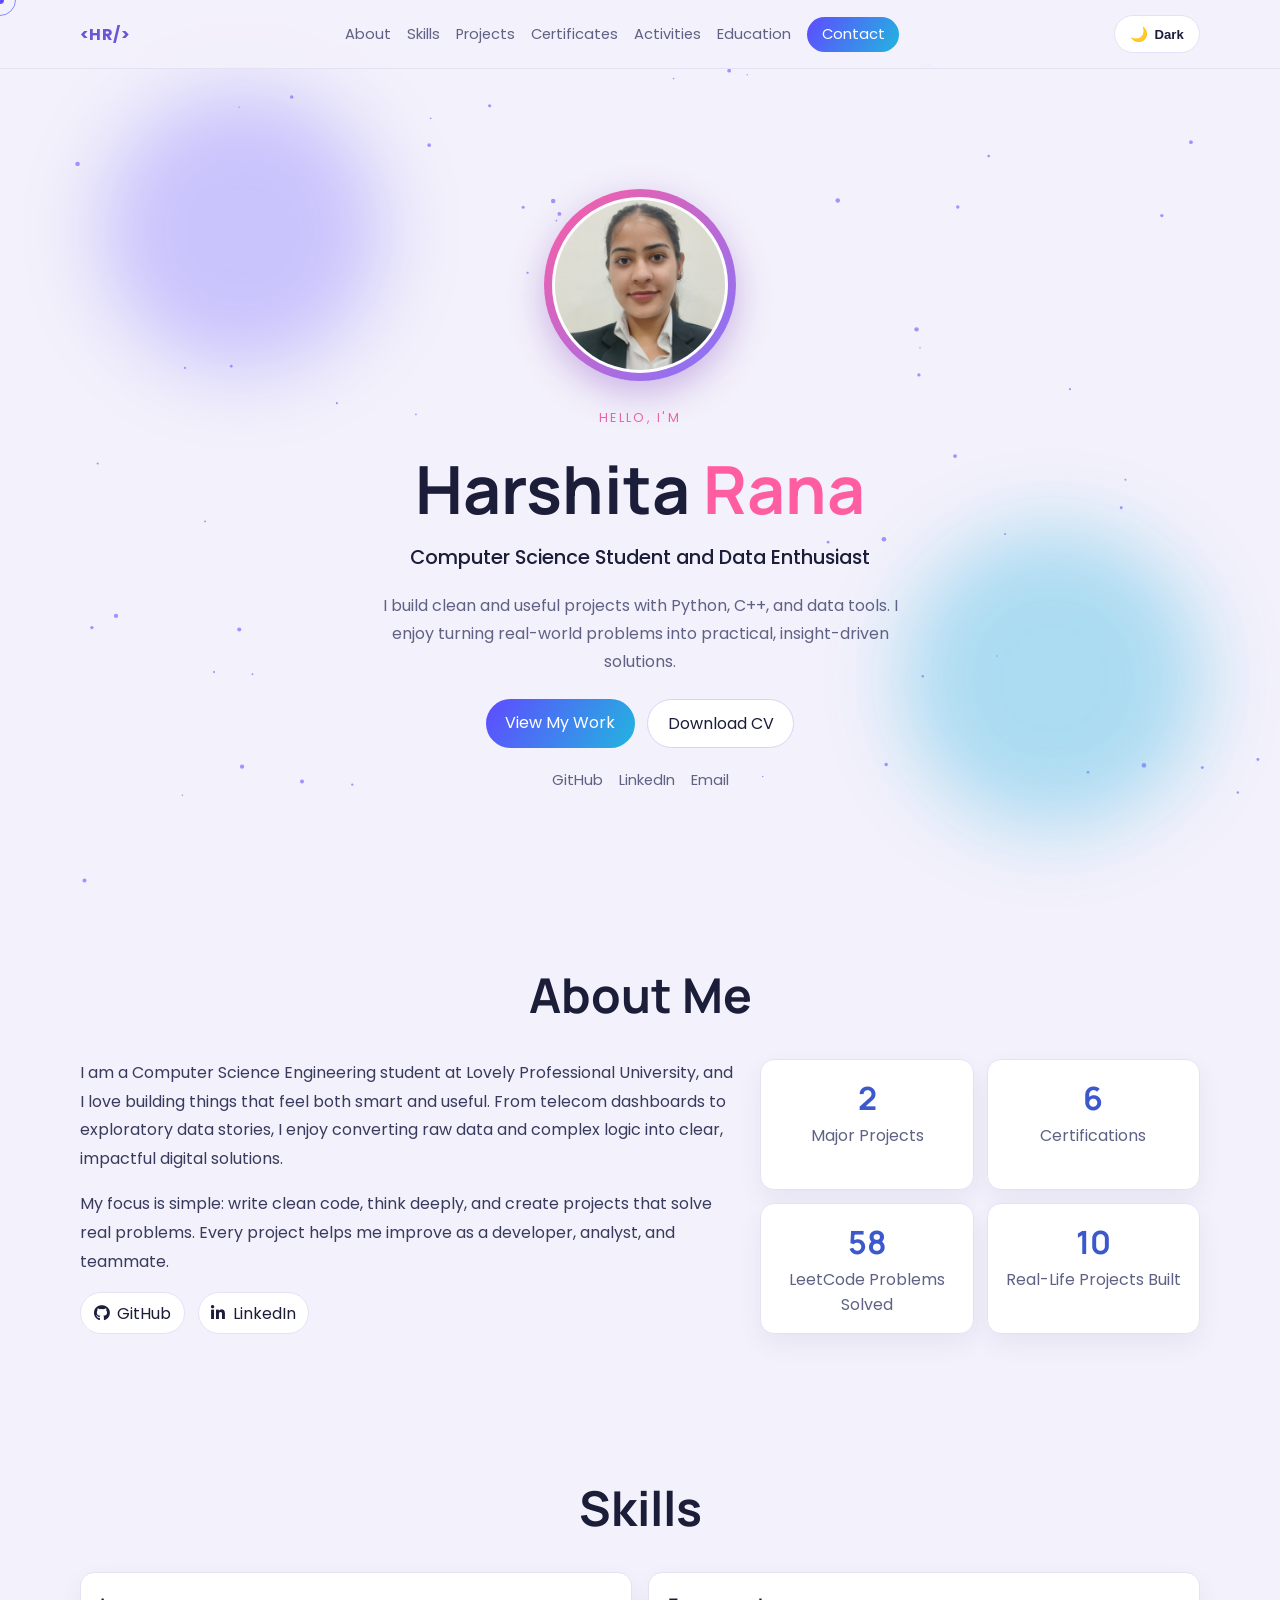
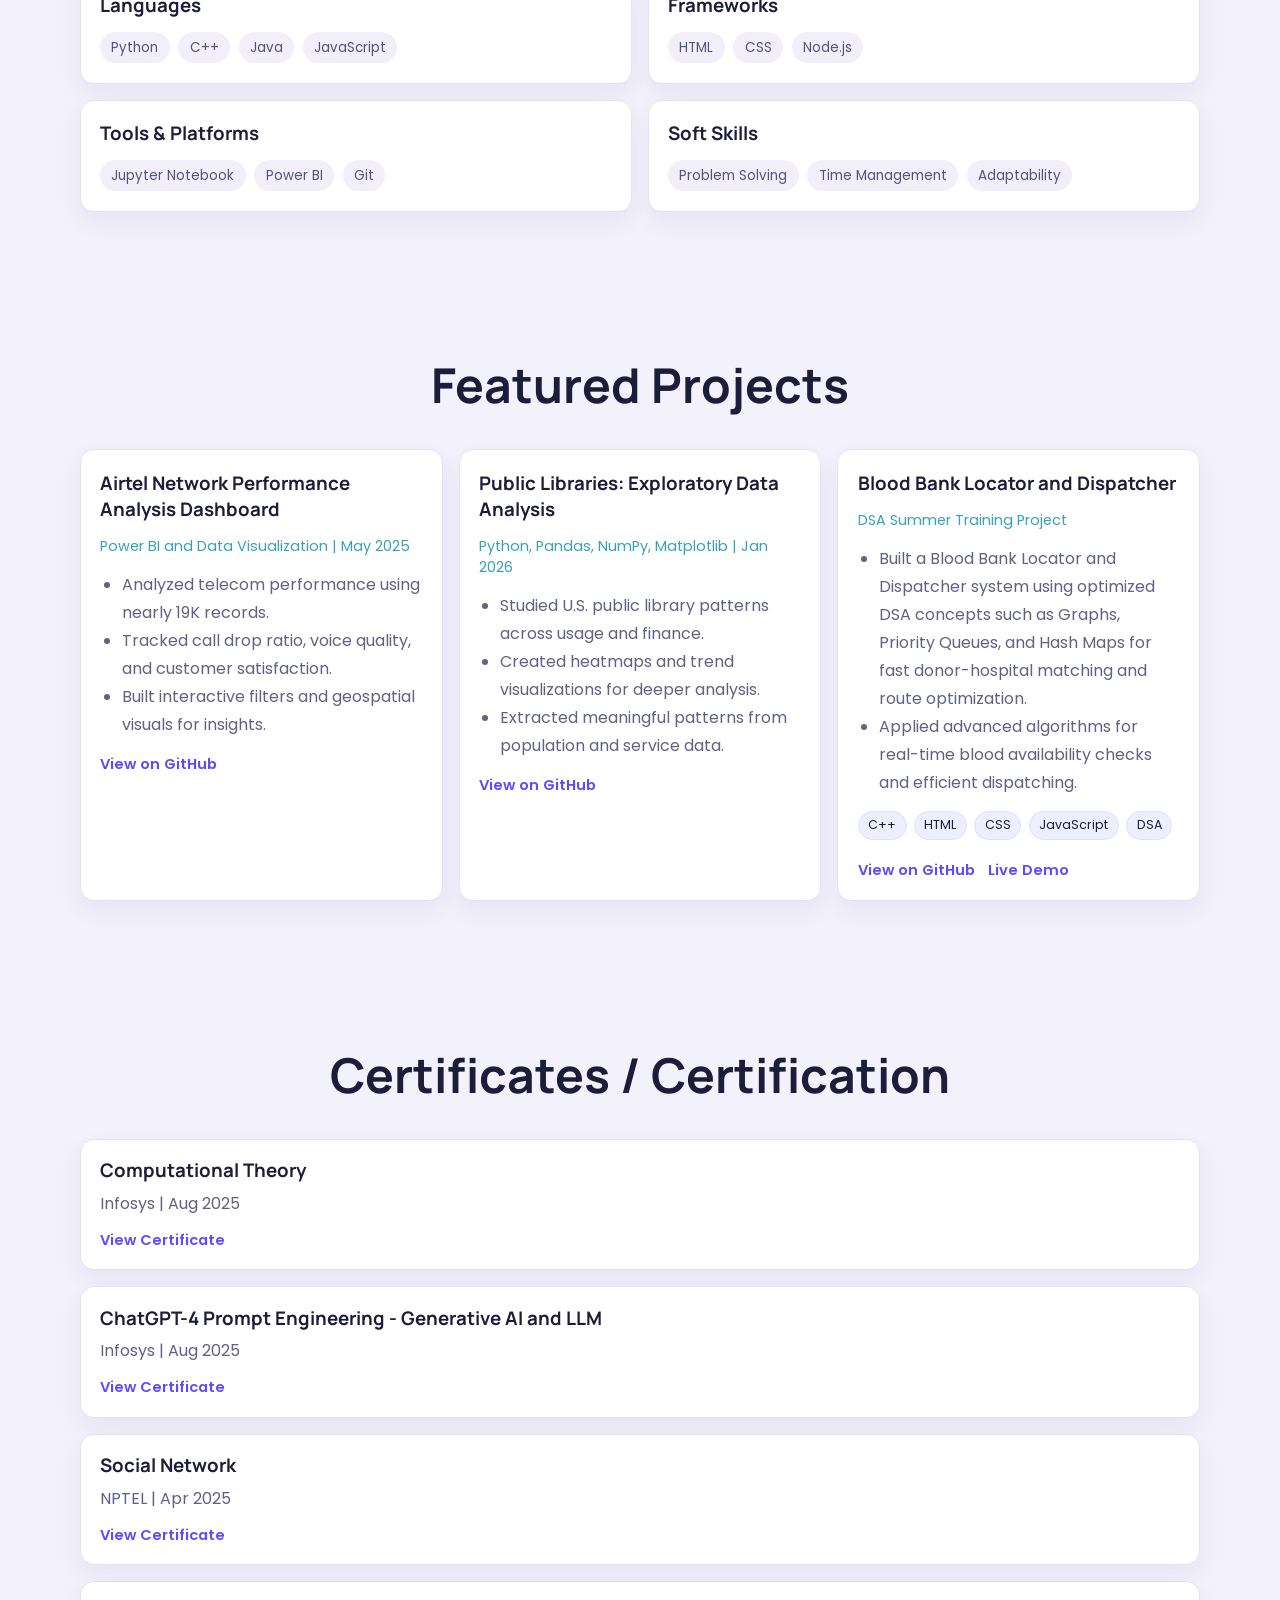
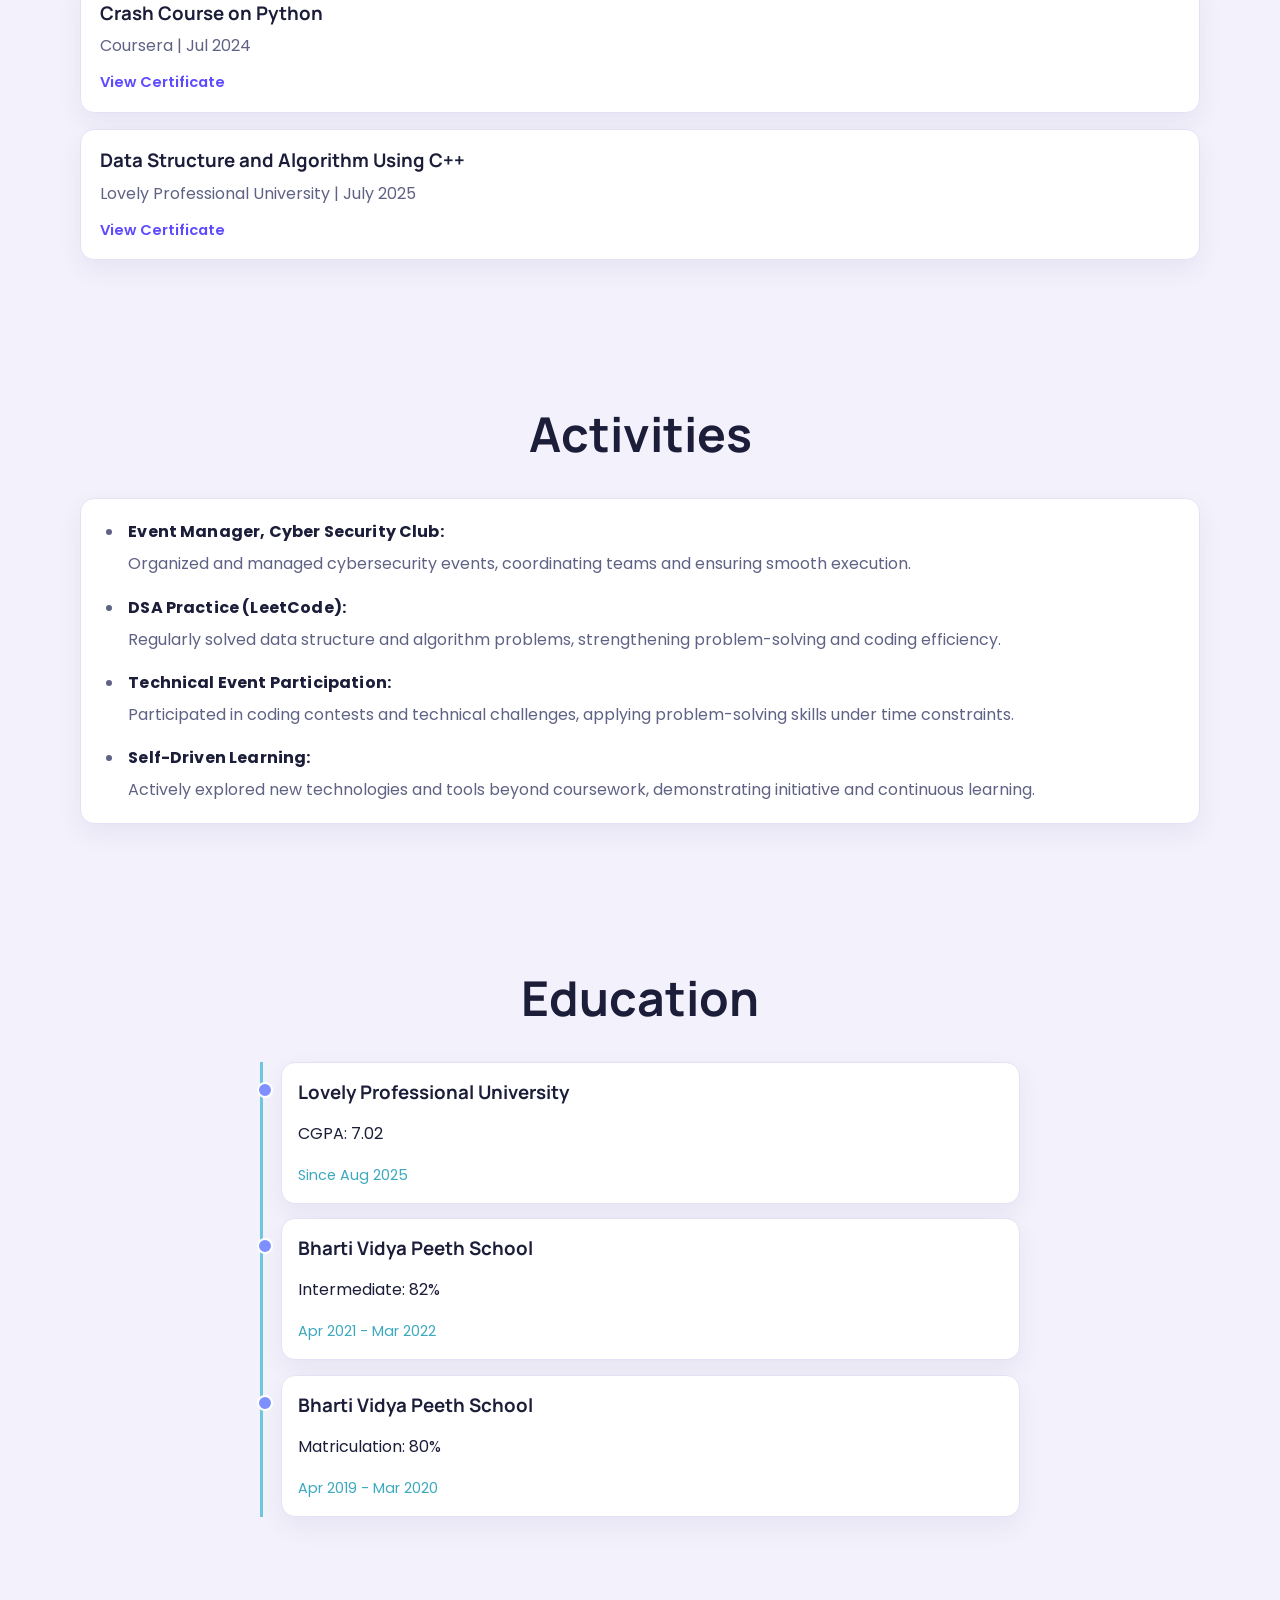
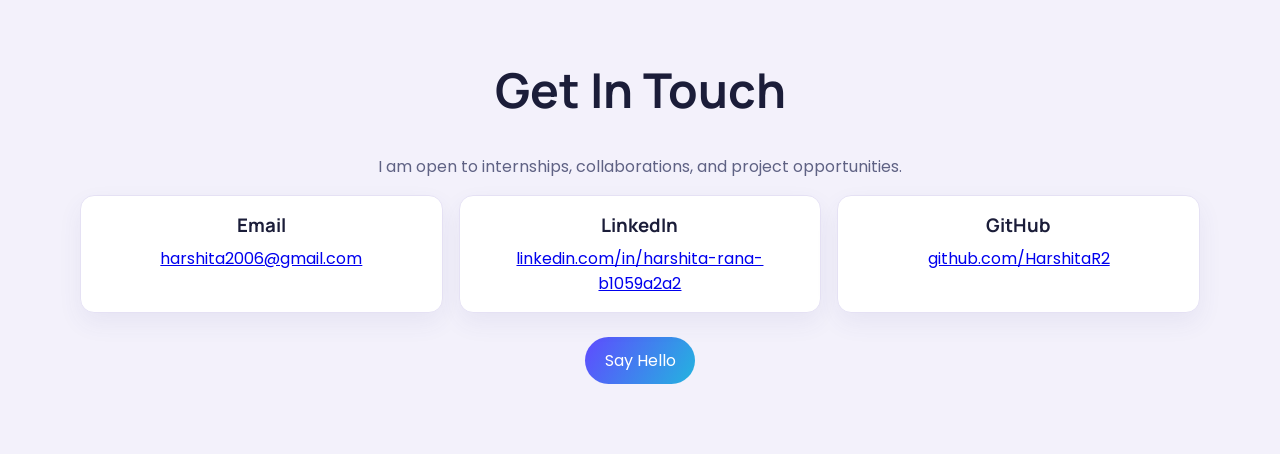
==== index.html @ eb901c92 "Update contact links and certificate section layout" ====
<!DOCTYPE html>
<html lang="en">
  <head>
    <meta charset="UTF-8" />
    <meta name="viewport" content="width=device-width, initial-scale=1.0" />
    <title>Harshita Rana | Portfolio</title>
    <link rel="preconnect" href="https://fonts.googleapis.com" />
    <link rel="preconnect" href="https://fonts.gstatic.com" crossorigin />
    <link
      href="https://fonts.googleapis.com/css2?family=Poppins:wght@300;400;500;600;700;800&family=Manrope:wght@500;700;800&display=swap"
      rel="stylesheet"
    />
    <link
      rel="stylesheet"
      href="https://cdnjs.cloudflare.com/ajax/libs/font-awesome/6.5.2/css/all.min.css"
      integrity="sha512-SnH5WK+bZxgPHs44uWix+LLJAJ9/2PkPKZ5QiAj6Ta86w+fsb2TkR4j8X8tY74ymnX6S7W5W2Jx6x5l9g2C6xg=="
      crossorigin="anonymous"
      referrerpolicy="no-referrer"
    />
    <link rel="stylesheet" href="style.css" />
  </head>
  <body>
    <canvas id="bgCanvas" aria-hidden="true"></canvas>
    <div class="bg-blob blob-1" aria-hidden="true"></div>
    <div class="bg-blob blob-2" aria-hidden="true"></div>
    <div class="cursor-dot" id="cursorDot" aria-hidden="true"></div>
    <div class="cursor-ring" id="cursorRing" aria-hidden="true"></div>

    <header class="header">
      <div class="container nav-wrap">
        <a class="logo" href="#home">&lt;HR/&gt;</a>
        <nav class="nav" id="nav">
          <a href="#about">About</a>
          <a href="#skills">Skills</a>
          <a href="#projects">Projects</a>
          <a href="#certifications">Certificates</a>
          <a href="#achievements">Activities</a>
          <a href="#education">Education</a>
          <a href="#contact" class="contact-pill">Contact</a>
        </nav>
        <button class="theme-btn" id="themeBtn" aria-label="Toggle dark mode">
          <span class="theme-icon" id="themeIcon">🌙</span>
          <span class="theme-label" id="themeLabel">Dark</span>
        </button>
        <button class="menu-btn" id="menuBtn" aria-label="Toggle navigation">☰</button>
      </div>
    </header>

    <main id="home">
      <section class="hero container">
        <div class="hero-center reveal">
          <div class="profile-ring">
            <div class="profile-inner">
              <img
                class="profile-photo"
                src="pp.jpg"
                alt="Harshita Rana profile photo"
                onerror="if(!this.dataset.fallbackTried){this.dataset.fallbackTried='1';this.src='pp.jpg.jpeg';}else{this.style.display='none';this.parentElement.querySelector('.photo-fallback').style.display='grid';}"
              />
              <div class="photo-fallback">HR</div>
            </div>
          </div>
          <p class="small-title">HELLO, I'M</p>
          <h1>Harshita <span>Rana</span></h1>
          <p class="hero-role">Computer Science Student and Data Enthusiast</p>
          <p class="hero-desc">
            I build clean and useful projects with Python, C++, and data tools.
            I enjoy turning real-world problems into practical, insight-driven solutions.
          </p>
          <div class="hero-buttons">
            <a class="btn primary" href="#projects">View My Work</a>
            <a
              class="btn ghost"
              href="Harshita cv.pdf"
              download="Harshita CV.pdf"
              target="_blank"
              rel="noreferrer"
            >
              Download CV
            </a>
          </div>
          <div class="socials">
            <a href="https://github.com/HarshitaR2" target="_blank" rel="noreferrer">GitHub</a>
            <a href="https://www.linkedin.com/in/harshita-rana-b1059a2a2/" target="_blank" rel="noreferrer">LinkedIn</a>
            <a href="mailto:harshita2006@gmail.com">Email</a>
          </div>
        </div>
      </section>

      <section id="about" class="section container reveal">
        <h2>About Me</h2>
        <div class="about-grid">
          <div class="about-text">
            <p>
              I am a Computer Science Engineering student at Lovely Professional University,
              and I love building things that feel both smart and useful. From telecom
              dashboards to exploratory data stories, I enjoy converting raw data and complex
              logic into clear, impactful digital solutions.
            </p>
            <p>
              My focus is simple: write clean code, think deeply, and create projects that
              solve real problems. Every project helps me improve as a developer, analyst,
              and teammate.
            </p>
            <div class="about-socials">
              <a href="https://github.com/HarshitaR2" target="_blank" rel="noreferrer" aria-label="GitHub">
                <i class="fa-brands fa-github"></i>
                <span>GitHub</span>
              </a>
              <a href="https://www.linkedin.com/in/harshita-rana-b1059a2a2/" target="_blank" rel="noreferrer" aria-label="LinkedIn">
                <i class="fa-brands fa-linkedin-in"></i>
                <span>LinkedIn</span>
              </a>
            </div>
          </div>
          <div class="about-stats">
            <article class="stat-card">
              <h3 data-target="2">0</h3>
              <p>Major Projects</p>
            </article>
            <article class="stat-card">
              <h3 data-target="6">0</h3>
              <p>Certifications</p>
            </article>
            <article class="stat-card">
              <h3 data-target="58">0</h3>
              <p>LeetCode Problems Solved</p>
            </article>
            <article class="stat-card">
              <h3 data-target="10">0</h3>
              <p>Real-Life Projects Built</p>
            </article>
          </div>
        </div>
      </section>

      <section id="skills" class="section container reveal">
        <h2>Skills</h2>
        <div class="skills-grid">
          <article class="skill-box">
            <h3>Languages</h3>
            <div class="tags">
              <span>Python</span><span>C++</span><span>Java</span><span>JavaScript</span>
            </div>
          </article>
          <article class="skill-box">
            <h3>Frameworks</h3>
            <div class="tags">
              <span>HTML</span><span>CSS</span><span>Node.js</span>
            </div>
          </article>
          <article class="skill-box">
            <h3>Tools & Platforms</h3>
            <div class="tags">
              <span>Jupyter Notebook</span><span>Power BI</span><span>Git</span>
            </div>
          </article>
          <article class="skill-box">
            <h3>Soft Skills</h3>
            <div class="tags">
              <span>Problem Solving</span><span>Time Management</span><span>Adaptability</span>
            </div>
          </article>
        </div>
      </section>

      <section id="projects" class="section container reveal">
        <h2>Featured Projects</h2>
        <div class="projects-grid">
          <article class="project-card tilt">
            <h3>Airtel Network Performance Analysis Dashboard</h3>
            <p class="project-sub">Power BI and Data Visualization | May 2025</p>
            <ul>
              <li>Analyzed telecom performance using nearly 19K records.</li>
              <li>Tracked call drop ratio, voice quality, and customer satisfaction.</li>
              <li>Built interactive filters and geospatial visuals for insights.</li>
            </ul>
            <a class="project-link" href="https://github.com/HarshitaR2/Airtel-Performance-Analysis-Dashboard" target="_blank" rel="noreferrer">
              View on GitHub
            </a>
          </article>
          <article class="project-card tilt">
            <h3>Public Libraries: Exploratory Data Analysis</h3>
            <p class="project-sub">Python, Pandas, NumPy, Matplotlib | Jan 2026</p>
            <ul>
              <li>Studied U.S. public library patterns across usage and finance.</li>
              <li>Created heatmaps and trend visualizations for deeper analysis.</li>
              <li>Extracted meaningful patterns from population and service data.</li>
            </ul>
            <a class="project-link" href="https://github.com/HarshitaR2/Public-Library-Services" target="_blank" rel="noreferrer">
              View on GitHub
            </a>
          </article>
          <article class="project-card tilt">
            <h3>Blood Bank Locator and Dispatcher</h3>
            <p class="project-sub">DSA Summer Training Project</p>
            <ul>
              <li>
                Built a Blood Bank Locator and Dispatcher system using optimized DSA
                concepts such as Graphs, Priority Queues, and Hash Maps for fast
                donor-hospital matching and route optimization.
              </li>
              <li>
                Applied advanced algorithms for real-time blood availability checks
                and efficient dispatching.
              </li>
            </ul>
            <div class="project-tech">
              <span>C++</span>
              <span>HTML</span>
              <span>CSS</span>
              <span>JavaScript</span>
              <span>DSA</span>
            </div>
            <div class="project-actions">
              <a class="project-link" href="https://github.com/HarshitaR2/Blood-locator" target="_blank" rel="noreferrer">
                View on GitHub
              </a>
              <a class="project-link" href="https://blood-locator.onrender.com/" target="_blank" rel="noreferrer">
                Live Demo
              </a>
            </div>
          </article>
        </div>
      </section>

      <section id="certifications" class="section container reveal">
        <h2>Certificates / Certification</h2>
        <div class="cert-grid cert-single-page">
          <article class="cert-card">
            <h3>Computational Theory</h3>
            <p>Infosys | Aug 2025</p>
            <a class="cert-link" href="https://drive.google.com/file/d/1Uer8vwIgKVqaMkCT7K2q3WSmCLPEz7th/view" target="_blank" rel="noreferrer">View Certificate</a>
          </article>
          <article class="cert-card">
            <h3>ChatGPT-4 Prompt Engineering - Generative AI and LLM</h3>
            <p>Infosys | Aug 2025</p>
            <a class="cert-link" href="https://infyspringboard.onwingspan.com/web/en/login?ref=%2Fapp%2Ftoc%2Flex_auth_014157693153288192147%2Foverview" target="_blank" rel="noreferrer">View Certificate</a>
          </article>
          <article class="cert-card">
            <h3>Social Network</h3>
            <p>NPTEL | Apr 2025</p>
            <a class="cert-link" href="https://drive.google.com/file/d/1RLQThJ2ry0I_KsWlGiXgYk5S5iSVfb9U/view" target="_blank" rel="noreferrer">View Certificate</a>
          </article>
          <article class="cert-card">
            <h3>Crash Course on Python</h3>
            <p>Coursera | Jul 2024</p>
            <a class="cert-link" href="https://www.coursera.org/account/accomplishments/verify/XKG9RNBDFKUR?utm_source=wa&utm_medium=certificate&utm_content=cert_image&utm_campaign=pdf_header_button&utm_product=course" target="_blank" rel="noreferrer">View Certificate</a>
          </article>
          <article class="cert-card">
            <h3>Data Structure and Algorithm Using C++</h3>
            <p>Lovely Professional University | July 2025</p>
            <a class="cert-link" href="https://harshita-codes-world.lovable.app/certificates/dsa-training.png" target="_blank" rel="noreferrer">View Certificate</a>
          </article>
        </div>
      </section>

      <section id="achievements" class="section container reveal">
        <h2>Activities</h2>
        <article class="long-card">
          <ul>
            <li>
              <strong>Event Manager, Cyber Security Club:</strong>
              Organized and managed cybersecurity events, coordinating teams and
              ensuring smooth execution.
            </li>
            <li>
              <strong>DSA Practice (LeetCode):</strong>
              Regularly solved data structure and algorithm problems, strengthening
              problem-solving and coding efficiency.
            </li>
            <li>
              <strong>Technical Event Participation:</strong>
              Participated in coding contests and technical challenges, applying
              problem-solving skills under time constraints.
            </li>
            <li>
              <strong>Self-Driven Learning:</strong>
              Actively explored new technologies and tools beyond coursework,
              demonstrating initiative and continuous learning.
            </li>
          </ul>
        </article>
      </section>

      <section id="education" class="section container reveal">
        <h2>Education</h2>
        <div class="edu-line">
          <article>
            <h3>Lovely Professional University</h3>
            <p>CGPA: 7.02</p>
            <span>Since Aug 2025</span>
          </article>
          <article>
            <h3>Bharti Vidya Peeth School</h3>
            <p>Intermediate: 82%</p>
            <span>Apr 2021 - Mar 2022</span>
          </article>
          <article>
            <h3>Bharti Vidya Peeth School</h3>
            <p>Matriculation: 80%</p>
            <span>Apr 2019 - Mar 2020</span>
          </article>
        </div>
      </section>

      <section id="contact" class="section container reveal">
        <h2>Get In Touch</h2>
        <p class="contact-text">
          I am open to internships, collaborations, and project opportunities.
        </p>
        <div class="contact-grid">
          <article><h3>Email</h3><p><a href="mailto:harshita2006@gmail.com" target="_blank" rel="noreferrer">harshita2006@gmail.com</a></p></article>
          <article><h3>LinkedIn</h3><p><a href="https://www.linkedin.com/in/harshita-rana-b1059a2a2/" target="_blank" rel="noreferrer">linkedin.com/in/harshita-rana-b1059a2a2</a></p></article>
          <article><h3>GitHub</h3><p><a href="https://github.com/HarshitaR2" target="_blank" rel="noreferrer">github.com/HarshitaR2</a></p></article>
        </div>
        <a class="btn primary big-btn" href="mailto:harshita2006@gmail.com">Say Hello</a>
      </section>
    </main>

    <script src="script.js"></script>
  </body>
</html>
---- style.css ----
:root {
  --bg: #f3f1fb;
  --surface: #ffffff;
  --text: #1b1d39;
  --muted: #5f6284;
  --line: #e5e1f4;
  --acc: #5f4bff;
  --acc2: #23b4df;
}

* { box-sizing: border-box; }
html { scroll-behavior: smooth; }
body {
  margin: 0;
  color: var(--text);
  background: var(--bg);
  font-family: Poppins, sans-serif;
  cursor: none;
}

body.dark {
  --bg: #0f1126;
  --surface: #171a34;
  --text: #f0f2ff;
  --muted: #b6b9db;
  --line: #2f345e;
  --acc: #8a7bff;
  --acc2: #27d1f3;
}

.container {
  width: min(1120px, 92vw);
  margin: 0 auto;
}

#bgCanvas {
  position: fixed;
  inset: 0;
  z-index: -3;
  width: 100%;
  height: 100%;
}

.bg-blob {
  position: fixed;
  border-radius: 50%;
  filter: blur(40px);
  pointer-events: none;
  z-index: -2;
  opacity: 0.36;
}

.blob-1 {
  width: 280px;
  height: 280px;
  top: 10%;
  left: 8%;
  background: #7f74ff;
  animation: floatBlob 12s ease-in-out infinite;
}

.blob-2 {
  width: 300px;
  height: 300px;
  right: 6%;
  bottom: 8%;
  background: #2eb6e2;
  animation: floatBlob 14s ease-in-out infinite reverse;
}

.cursor-dot,
.cursor-ring {
  position: fixed;
  top: 0;
  left: 0;
  border-radius: 50%;
  pointer-events: none;
  z-index: 999;
  transform: translate(-50%, -50%);
}

.cursor-dot {
  width: 8px;
  height: 8px;
  background: var(--acc);
}

.cursor-ring {
  width: 32px;
  height: 32px;
  border: 1px solid color-mix(in oklab, var(--acc), #ffffff 30%);
  transition: width 150ms ease, height 150ms ease, border-color 150ms ease;
}

.header {
  position: sticky;
  top: 0;
  z-index: 20;
  background: rgba(243, 241, 251, 0.88);
  backdrop-filter: blur(10px);
  border-bottom: 1px solid var(--line);
}

body.dark .header {
  background: rgba(15, 17, 38, 0.78);
}

.nav-wrap {
  display: flex;
  align-items: center;
  justify-content: space-between;
  gap: 1rem;
  padding: 0.95rem 0;
}

.logo {
  text-decoration: none;
  font-weight: 700;
  color: #6a57d5;
  letter-spacing: 0.03em;
}

.nav {
  display: flex;
  align-items: center;
  gap: 1rem;
}

.nav a {
  text-decoration: none;
  color: var(--muted);
  font-size: 0.92rem;
  transition: color 160ms ease, transform 160ms ease;
}

.nav a:hover {
  color: var(--acc);
  transform: translateY(-1px);
}

.contact-pill {
  background: linear-gradient(120deg, var(--acc), var(--acc2));
  color: #fff !important;
  padding: 0.45rem 0.9rem;
  border-radius: 999px;
}

.theme-btn,
.menu-btn {
  display: none;
  border: 1px solid var(--line);
  background: var(--surface);
  border-radius: 10px;
  padding: 0.3rem 0.6rem;
  color: var(--text);
  cursor: pointer;
}

.theme-btn {
  display: inline-flex;
  align-items: center;
  justify-content: center;
  gap: 0.4rem;
  min-width: 86px;
  height: 38px;
  padding: 0 0.65rem;
  border-radius: 999px;
}

.theme-icon {
  font-size: 0.9rem;
  line-height: 1;
}

.theme-label {
  font-size: 0.82rem;
  font-weight: 600;
}

.hero {
  min-height: calc(100vh - 78px);
  display: grid;
  place-items: center;
  text-align: center;
  padding-top: 1.2rem;
}

.small-title {
  color: #ea62a8;
  letter-spacing: 0.2em;
  font-size: 0.78rem;
}

h1, h2, h3 {
  font-family: Manrope, sans-serif;
  margin: 0;
}

h1 {
  font-size: clamp(2.1rem, 6vw, 4.15rem);
  line-height: 1;
  margin-top: 0.7rem;
}

h1 span {
  color: #ff5da2;
}

.hero-role {
  font-size: 1.22rem;
  font-weight: 500;
  margin: 0.9rem 0;
}

.hero-desc {
  color: var(--muted);
  line-height: 1.75;
  max-width: 56ch;
  margin: 0 auto;
}

.hero-buttons {
  display: flex;
  flex-wrap: wrap;
  gap: 0.8rem;
  margin-top: 1.1rem;
  justify-content: center;
}

.btn {
  text-decoration: none;
  border-radius: 999px;
  padding: 0.7rem 1.2rem;
  border: 1px solid #d9d3ef;
  transition: transform 180ms ease, box-shadow 180ms ease;
  cursor: pointer;
}

.btn:hover {
  transform: translateY(-2px);
  box-shadow: 0 8px 20px rgba(52, 60, 140, 0.16);
}

.btn.primary {
  color: #fff;
  border: 0;
  background: linear-gradient(120deg, var(--acc), var(--acc2));
}

.btn.ghost {
  background: var(--surface);
  color: var(--text);
}

.socials {
  margin-top: 1rem;
  display: flex;
  gap: 1rem;
  justify-content: center;
}

.socials a {
  color: var(--muted);
  text-decoration: none;
  font-size: 0.92rem;
  cursor: pointer;
}

.hero-center {
  display: grid;
  justify-items: center;
  gap: 0.35rem;
}

.profile-ring {
  width: min(192px, 58vw);
  aspect-ratio: 1;
  border-radius: 50%;
  padding: 8px;
  background: linear-gradient(135deg, #ff5da2, #7f74ff);
  animation: floatY 4s ease-in-out infinite;
  margin-bottom: 0.6rem;
  box-shadow: 0 12px 35px rgba(133, 67, 189, 0.35);
}

.profile-inner {
  width: 100%;
  height: 100%;
  border-radius: 50%;
  background: radial-gradient(circle at 30% 20%, #fefeff, #ecf0fb);
  border: 3px solid rgba(255, 255, 255, 0.8);
  display: grid;
  place-items: center;
  overflow: hidden;
}

.profile-photo {
  width: 100%;
  height: 100%;
  object-fit: cover;
  display: block;
}

.photo-fallback {
  display: none;
  width: 100%;
  height: 100%;
  place-items: center;
  margin: 0;
  font-size: clamp(2rem, 8vw, 3rem);
  color: #5f68b8;
  font-weight: 800;
  background: radial-gradient(circle at 30% 20%, #ffffff, #e7ecff);
}

.section {
  padding: 4.4rem 0;
}

h2 {
  text-align: center;
  font-size: clamp(1.8rem, 4vw, 3rem);
  margin-bottom: 2rem;
}

.about-grid {
  display: grid;
  grid-template-columns: 1.2fr 0.8fr;
  gap: 1.3rem;
}

.about-text p {
  margin: 0 0 1rem;
  line-height: 1.8;
  color: #383b5d;
}

body.dark .about-text p {
  color: #d9ddfb;
}

.about-socials {
  margin-top: 0.9rem;
  display: flex;
  flex-wrap: wrap;
  gap: 0.8rem;
}

.about-socials a {
  text-decoration: none;
  color: var(--text);
  border: 1px solid var(--line);
  background: var(--surface);
  border-radius: 999px;
  padding: 0.45rem 0.8rem;
  display: inline-flex;
  align-items: center;
  gap: 0.45rem;
  transition: transform 180ms ease, box-shadow 180ms ease;
  cursor: pointer;
}

.about-socials a:hover {
  transform: translateY(-3px);
  box-shadow: 0 10px 22px rgba(77, 66, 140, 0.15);
}

.about-stats {
  display: grid;
  grid-template-columns: repeat(2, minmax(0, 1fr));
  gap: 0.8rem;
  grid-auto-rows: 1fr;
}

.stat-card, .skill-box, .project-card, .long-card, .cert-card, .contact-grid article, .edu-line article {
  background: var(--surface);
  border: 1px solid var(--line);
  border-radius: 14px;
  box-shadow: 0 10px 25px rgba(77, 66, 140, 0.07);
  height: 100%;
  transition: transform 220ms ease, box-shadow 220ms ease;
  cursor: pointer;
}

.stat-card:hover,
.skill-box:hover,
.project-card:hover,
.long-card:hover,
.cert-card:hover,
.contact-grid article:hover,
.edu-line article:hover {
  transform: translateY(-8px) scale(1.01);
  box-shadow: 0 16px 34px rgba(63, 49, 132, 0.18);
}

.stat-card {
  padding: 1rem;
  text-align: center;
}

.stat-card h3 {
  color: #3c58cd;
  font-size: 2rem;
}

.stat-card p {
  margin: 0.2rem 0 0;
  color: var(--muted);
}

.skills-grid {
  display: grid;
  grid-template-columns: repeat(2, minmax(0, 1fr));
  gap: 1rem;
  grid-auto-rows: 1fr;
}

.skill-box {
  padding: 1.2rem;
}

.skill-box h3 {
  margin-bottom: 0.9rem;
}

.tags {
  display: flex;
  flex-wrap: wrap;
  gap: 0.55rem;
}

.tags span {
  background: #f2effa;
  color: #4f547a;
  border-radius: 999px;
  padding: 0.35rem 0.7rem;
  font-size: 0.84rem;
}

.projects-grid, .cert-grid, .contact-grid {
  display: grid;
  gap: 1rem;
  align-items: stretch;
}

.projects-grid { grid-template-columns: repeat(auto-fit, minmax(280px, 1fr)); }
.cert-grid { grid-template-columns: repeat(2, minmax(0, 1fr)); grid-auto-rows: 1fr; }
.cert-grid.cert-single-page { grid-template-columns: 1fr; }
.contact-grid { grid-template-columns: repeat(3, minmax(0, 1fr)); margin-top: 1rem; grid-auto-rows: 1fr; }

.project-card {
  padding: 1.2rem;
}

.project-sub {
  color: #37a1b8;
  font-size: 0.9rem;
}

.project-link,
.cert-link {
  display: inline-flex;
  margin-top: 0.9rem;
  text-decoration: none;
  color: var(--acc);
  font-weight: 600;
  font-size: 0.92rem;
}

.project-link:hover,
.cert-link:hover {
  color: var(--acc2);
}

.project-tech {
  display: flex;
  flex-wrap: wrap;
  gap: 0.45rem;
  margin-top: 0.85rem;
}

.project-tech span {
  font-size: 0.78rem;
  background: color-mix(in oklab, var(--surface), var(--acc) 10%);
  border: 1px solid var(--line);
  color: var(--text);
  border-radius: 999px;
  padding: 0.28rem 0.6rem;
}

.project-actions {
  display: flex;
  flex-wrap: wrap;
  gap: 0.85rem;
  margin-top: 0.35rem;
}

ul {
  margin: 0.55rem 0 0;
  padding-left: 1.35rem;
  color: var(--muted);
  line-height: 1.75;
}

.long-card ul {
  margin: 0;
  padding-left: 1.5rem;
  list-style-type: disc;
}

.long-card li {
  margin-bottom: 0.95rem;
  padding-left: 0.25rem;
  color: var(--muted);
}

.long-card li:last-child {
  margin-bottom: 0;
}

.long-card li strong {
  color: var(--text);
  font-weight: 700;
  display: block;
  margin-bottom: 0.25rem;
  letter-spacing: 0.01em;
}

.long-card {
  padding: 1.2rem;
}
.cert-card {
  padding: 1.15rem 1.2rem;
  display: flex;
  flex-direction: column;
  justify-content: center;
  min-height: 104px;
}

.cert-card h3 {
  margin: 0;
  line-height: 1.3;
}

.cert-card p {
  margin: 0.5rem 0 0;
  color: var(--muted);
}


.long-card p {
  color: #4f77bc;
  margin-top: 0.45rem;
}

.edu-line {
  width: min(760px, 100%);
  margin: 0 auto;
  border-left: 3px solid #6fc5dd;
  padding-left: 1.1rem;
  display: grid;
  gap: 0.9rem;
}

.edu-line article {
  padding: 1rem;
  position: relative;
}

.edu-line article::before {
  content: "";
  width: 12px;
  height: 12px;
  border-radius: 50%;
  background: #7e90ff;
  border: 2px solid #fff;
  position: absolute;
  left: -1.55rem;
  top: 1.2rem;
}

.edu-line span {
  color: #3da9bf;
  font-size: 0.9rem;
}

.contact-text {
  text-align: center;
  color: var(--muted);
  max-width: 640px;
  margin: 0 auto;
}

.contact-grid article {
  padding: 1rem;
  text-align: center;
}

.contact-grid h3 {
  margin-bottom: 0.45rem;
}

.contact-grid p {
  margin: 0;
  color: var(--muted);
  word-break: break-word;
}

.big-btn {
  margin: 1.5rem auto 0;
  display: block;
  width: fit-content;
}

.reveal {
  opacity: 0;
  transform: translateY(20px);
  transition: opacity 550ms ease, transform 550ms ease;
}

.reveal.show {
  opacity: 1;
  transform: none;
}

@keyframes floatY {
  0%, 100% { transform: translateY(0); }
  50% { transform: translateY(-11px); }
}

@keyframes floatBlob {
  0%, 100% { transform: translate(0, 0) scale(1); }
  50% { transform: translate(18px, -26px) scale(1.1); }
}

@media (max-width: 920px) {
  .hero, .about-grid, .projects-grid, .skills-grid, .cert-grid, .contact-grid {
    grid-template-columns: 1fr;
  }

  .hero {
    padding-top: 2rem;
    min-height: auto;
  }
}

@media (max-width: 760px) {
  .menu-btn { display: inline-block; }

  .theme-btn {
    min-width: 78px;
    height: 34px;
  }

  .nav {
    position: absolute;
    top: 100%;
    right: 1rem;
    background: #fff;
    border: 1px solid var(--line);
    border-radius: 12px;
    padding: 0.7rem;
    flex-direction: column;
    align-items: flex-start;
    opacity: 0;
    pointer-events: none;
    transform: translateY(-8px);
    transition: all 160ms ease;
  }

  .nav.open {
    opacity: 1;
    pointer-events: auto;
    transform: translateY(0);
  }
}

@media (max-width: 680px) {
  body {
    cursor: auto;
  }

  .cursor-dot,
  .cursor-ring {
    display: none;
  }
}
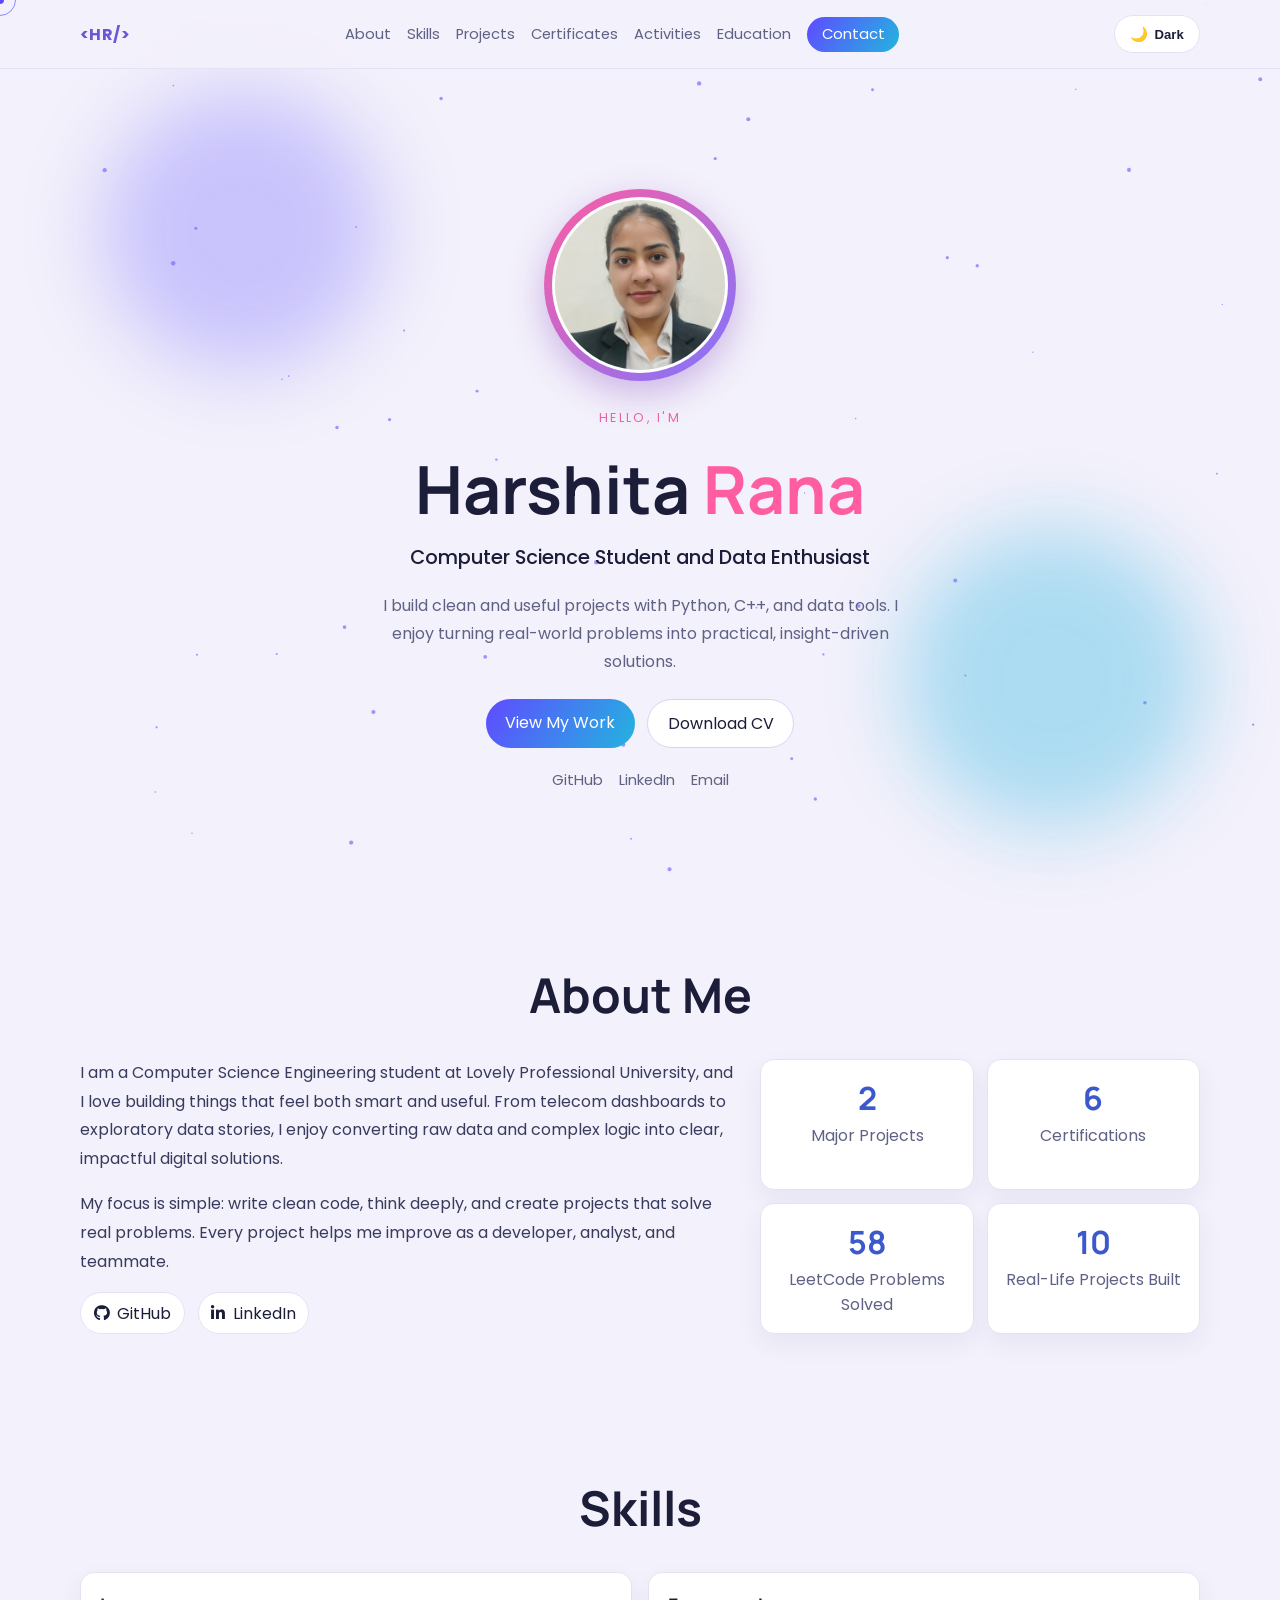
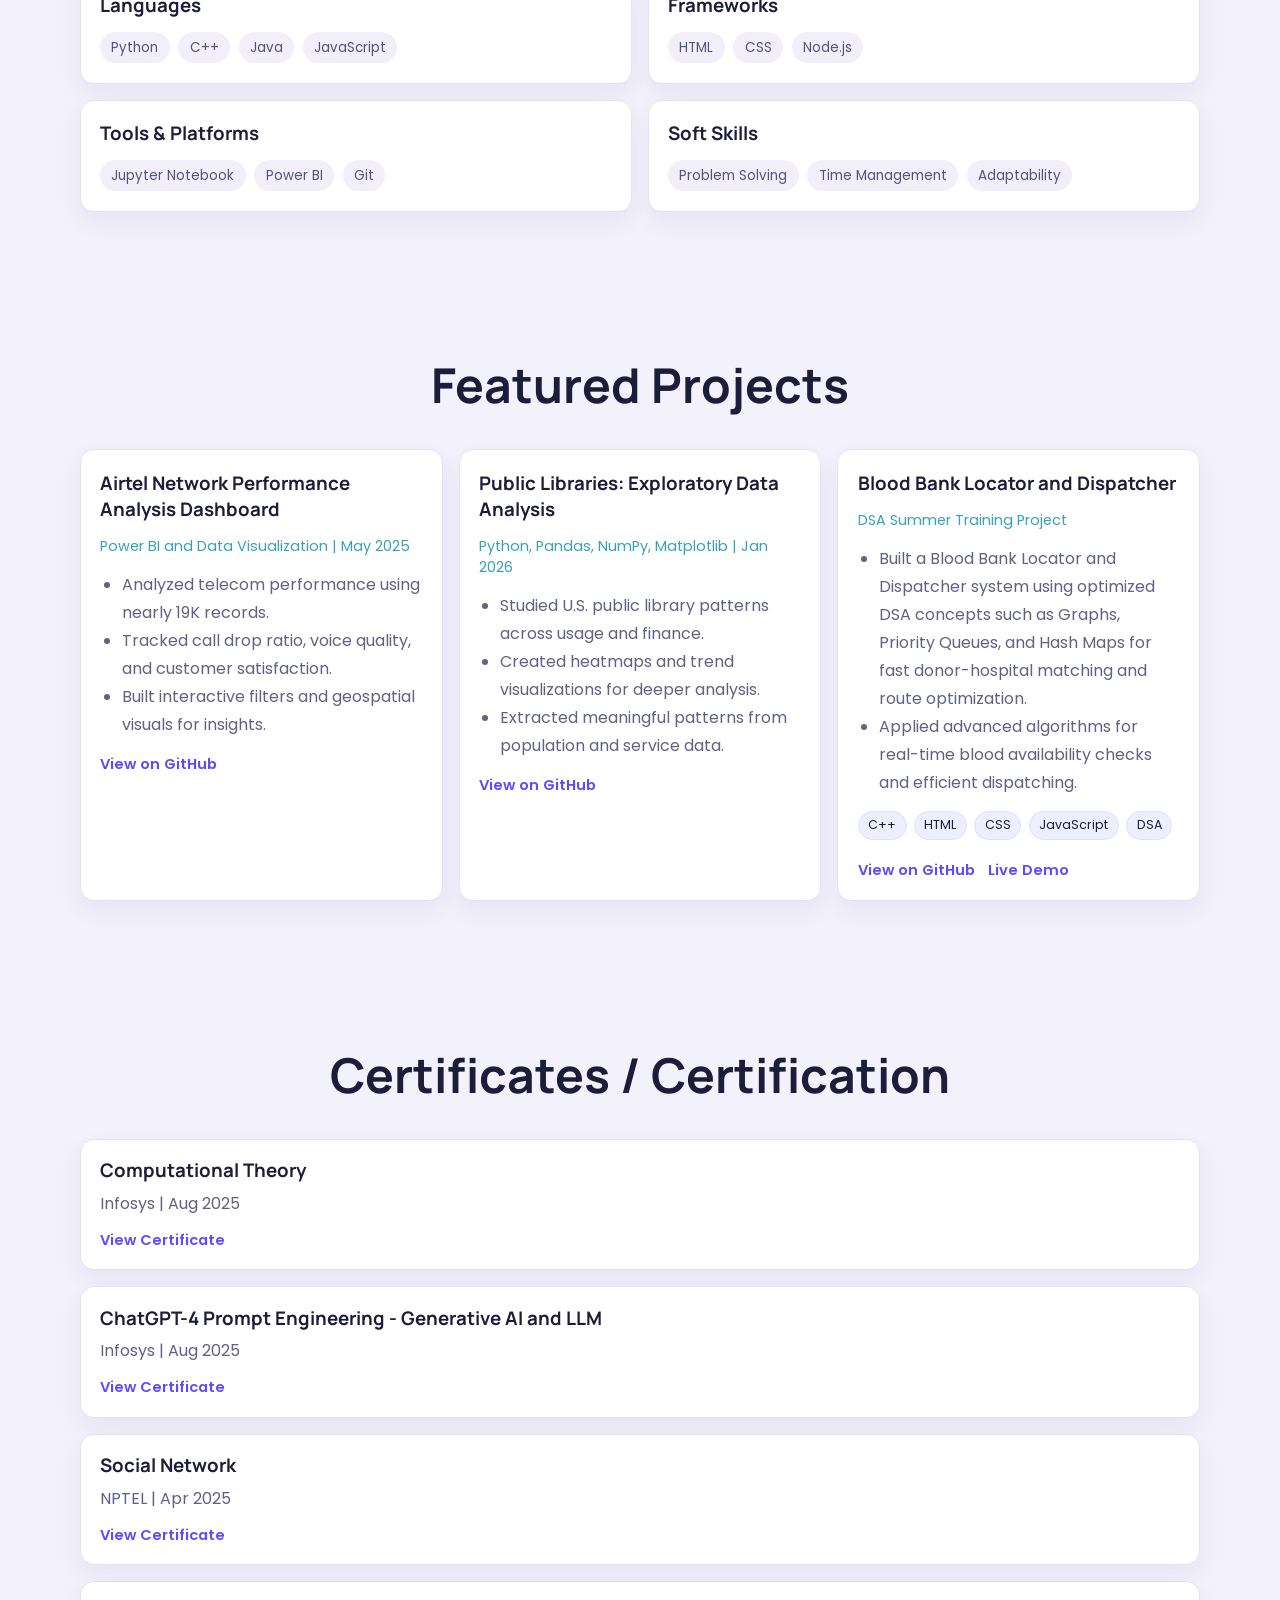
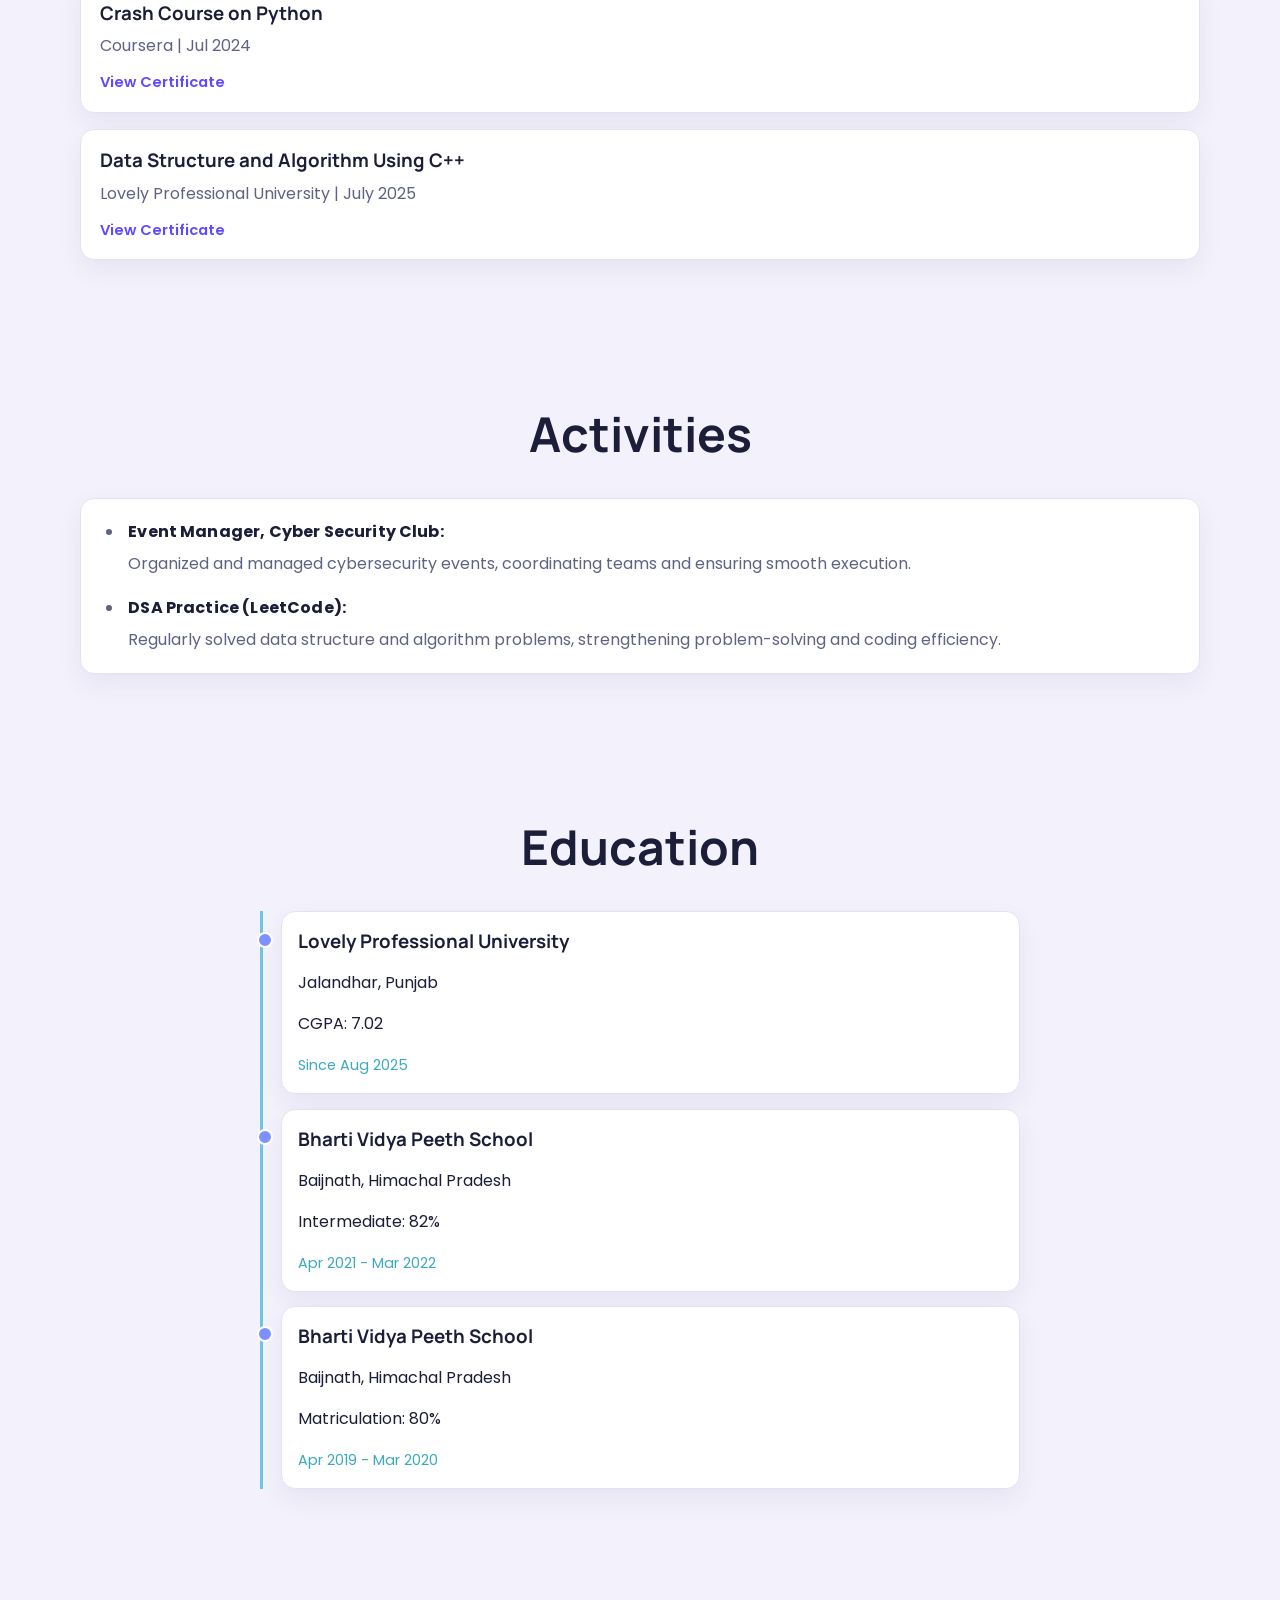
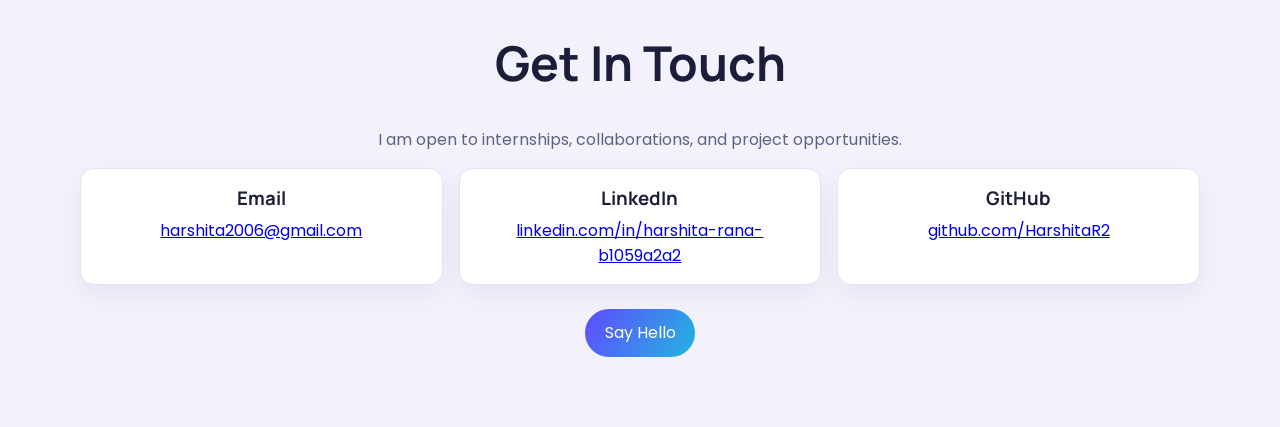
==== commit c836128f: "Update CV: Remove last 2 activities and add education addresses" ====
--- a/index.html
+++ b/index.html
@@ -269,16 +269,6 @@
               Regularly solved data structure and algorithm problems, strengthening
               problem-solving and coding efficiency.
             </li>
-            <li>
-              <strong>Technical Event Participation:</strong>
-              Participated in coding contests and technical challenges, applying
-              problem-solving skills under time constraints.
-            </li>
-            <li>
-              <strong>Self-Driven Learning:</strong>
-              Actively explored new technologies and tools beyond coursework,
-              demonstrating initiative and continuous learning.
-            </li>
           </ul>
         </article>
       </section>
@@ -288,16 +278,19 @@
         <div class="edu-line">
           <article>
             <h3>Lovely Professional University</h3>
+            <p>Jalandhar, Punjab</p>
             <p>CGPA: 7.02</p>
             <span>Since Aug 2025</span>
           </article>
           <article>
             <h3>Bharti Vidya Peeth School</h3>
+            <p>Baijnath, Himachal Pradesh</p>
             <p>Intermediate: 82%</p>
             <span>Apr 2021 - Mar 2022</span>
           </article>
           <article>
             <h3>Bharti Vidya Peeth School</h3>
+            <p>Baijnath, Himachal Pradesh</p>
             <p>Matriculation: 80%</p>
             <span>Apr 2019 - Mar 2020</span>
           </article>
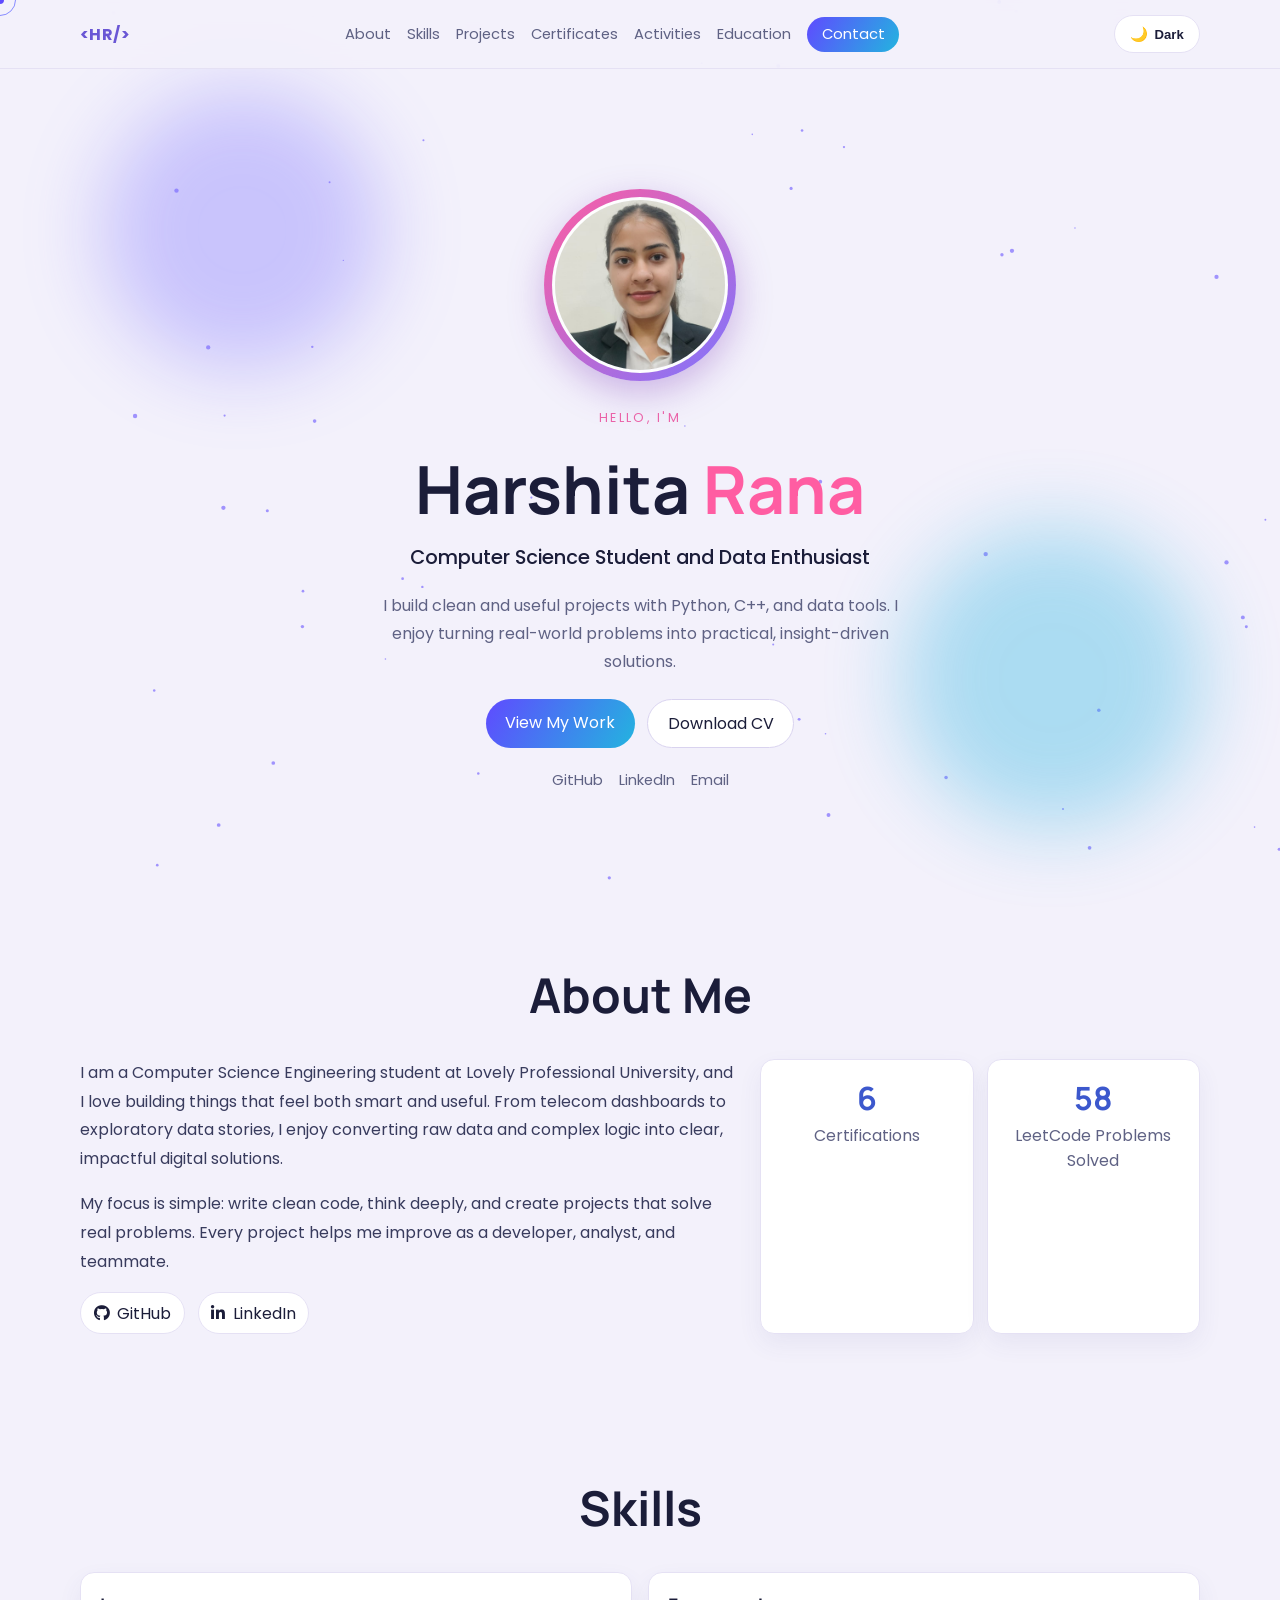
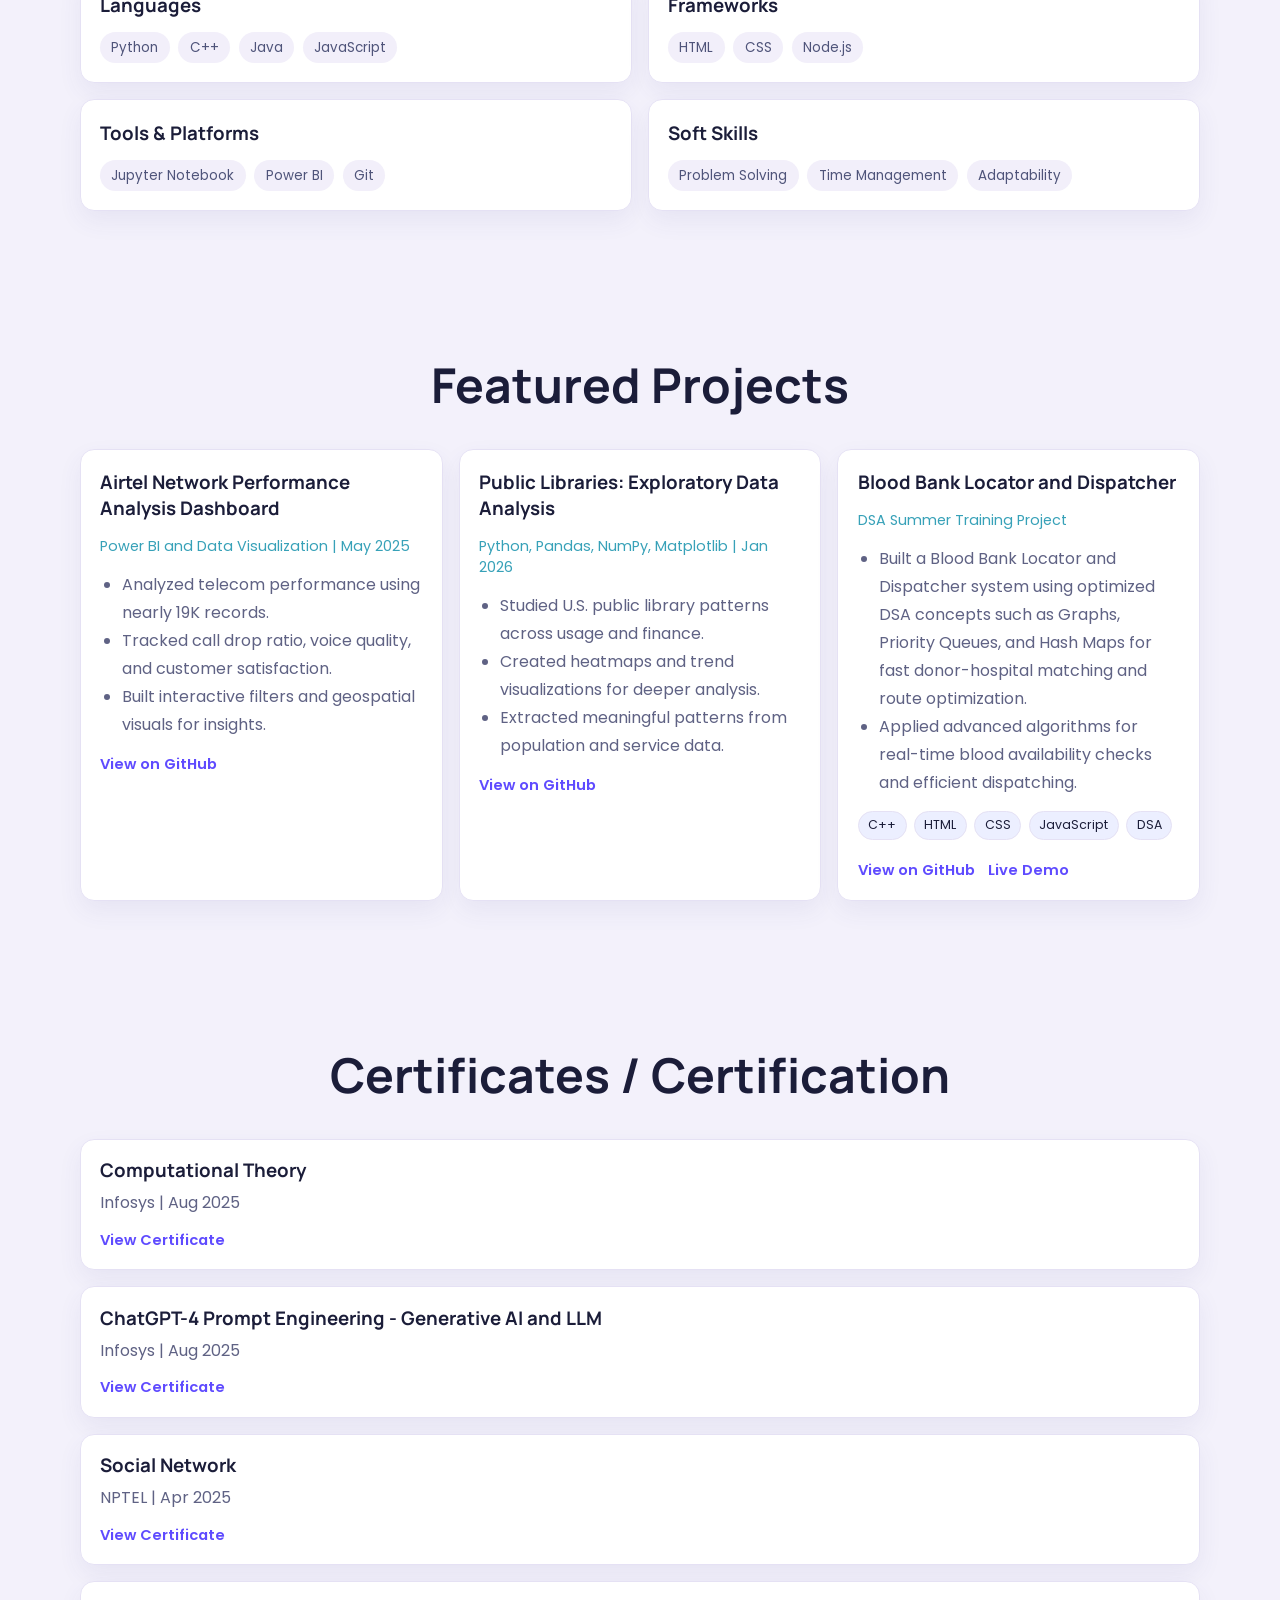
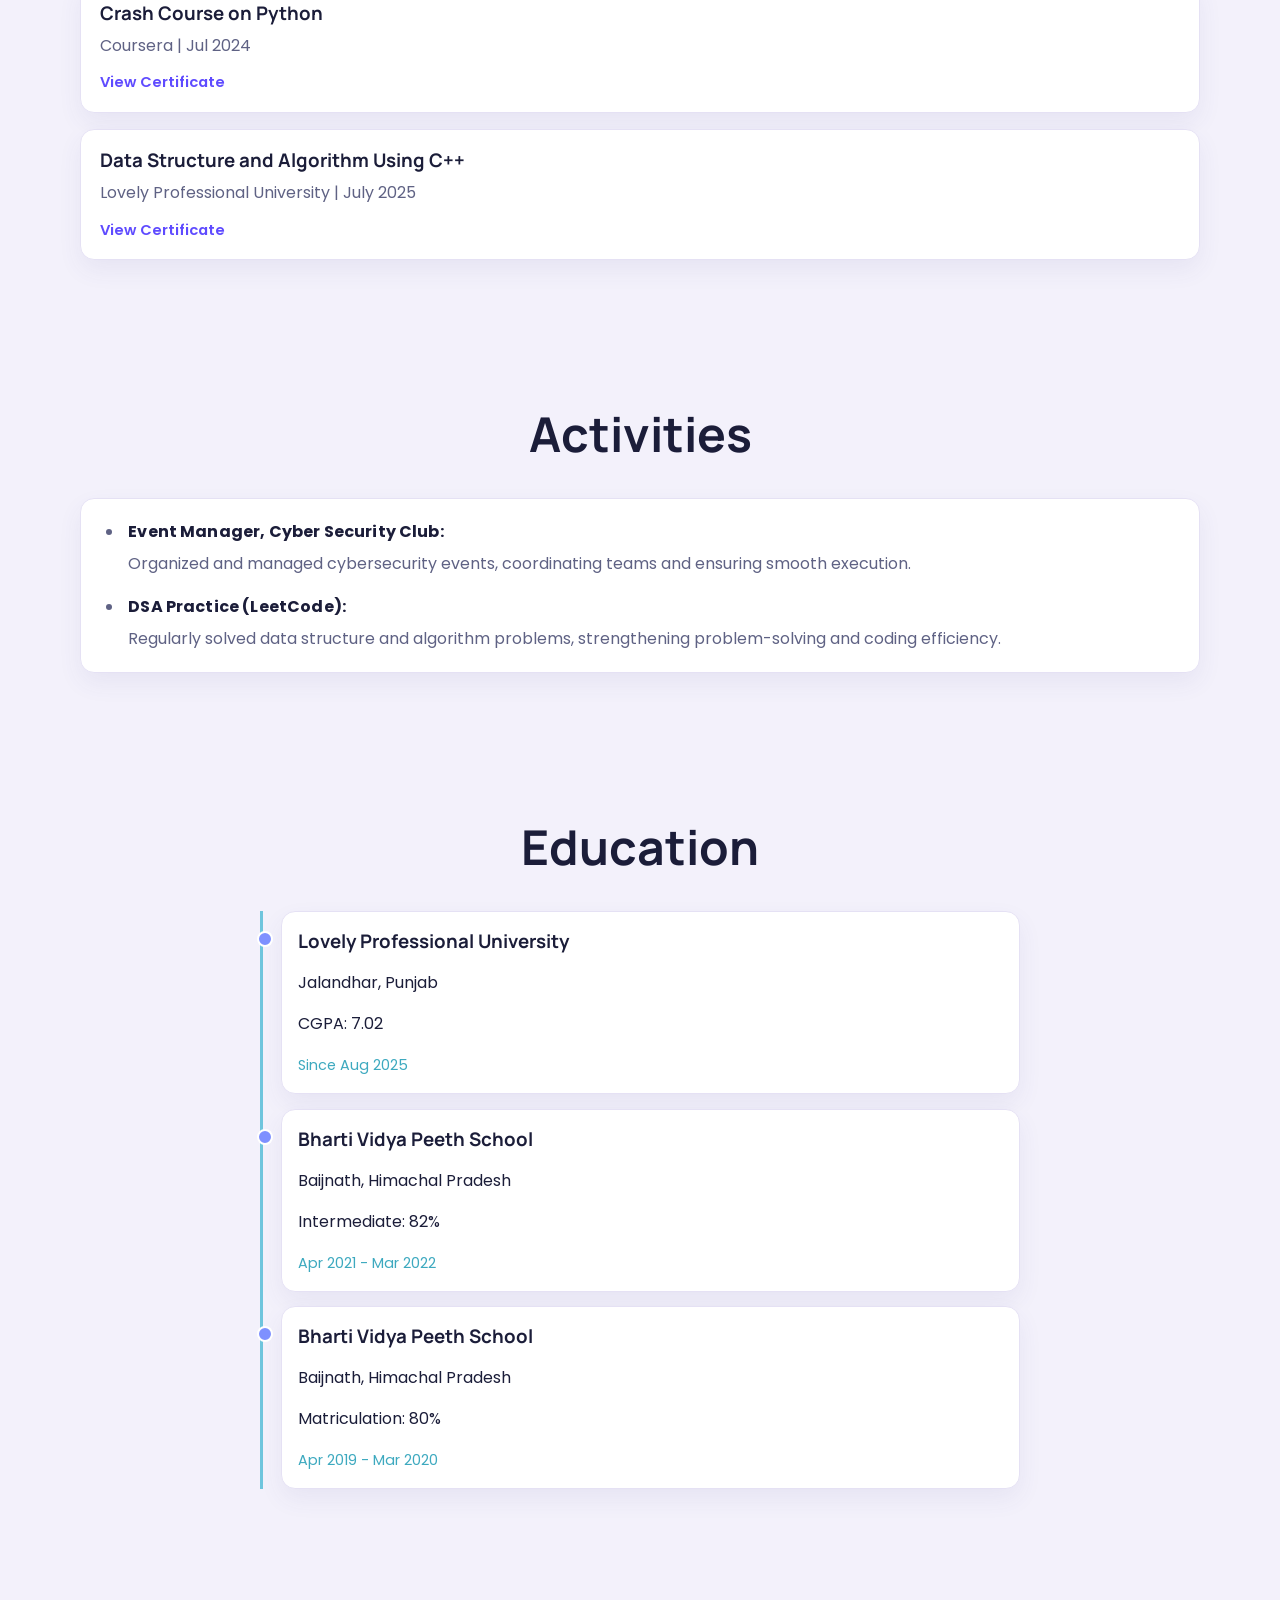
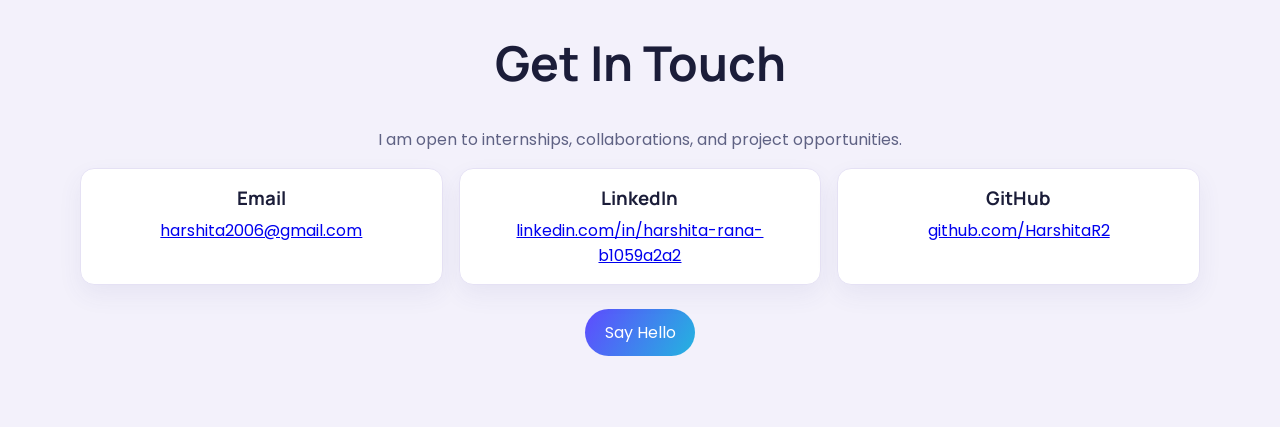
==== commit b71b82b2: "Update About section: Remove Major Projects and Real-Life Projects Built stat cards" ====
--- a/index.html
+++ b/index.html
@@ -115,20 +115,12 @@
           </div>
           <div class="about-stats">
             <article class="stat-card">
-              <h3 data-target="2">0</h3>
-              <p>Major Projects</p>
-            </article>
-            <article class="stat-card">
               <h3 data-target="6">0</h3>
               <p>Certifications</p>
             </article>
             <article class="stat-card">
               <h3 data-target="58">0</h3>
               <p>LeetCode Problems Solved</p>
-            </article>
-            <article class="stat-card">
-              <h3 data-target="10">0</h3>
-              <p>Real-Life Projects Built</p>
             </article>
           </div>
         </div>
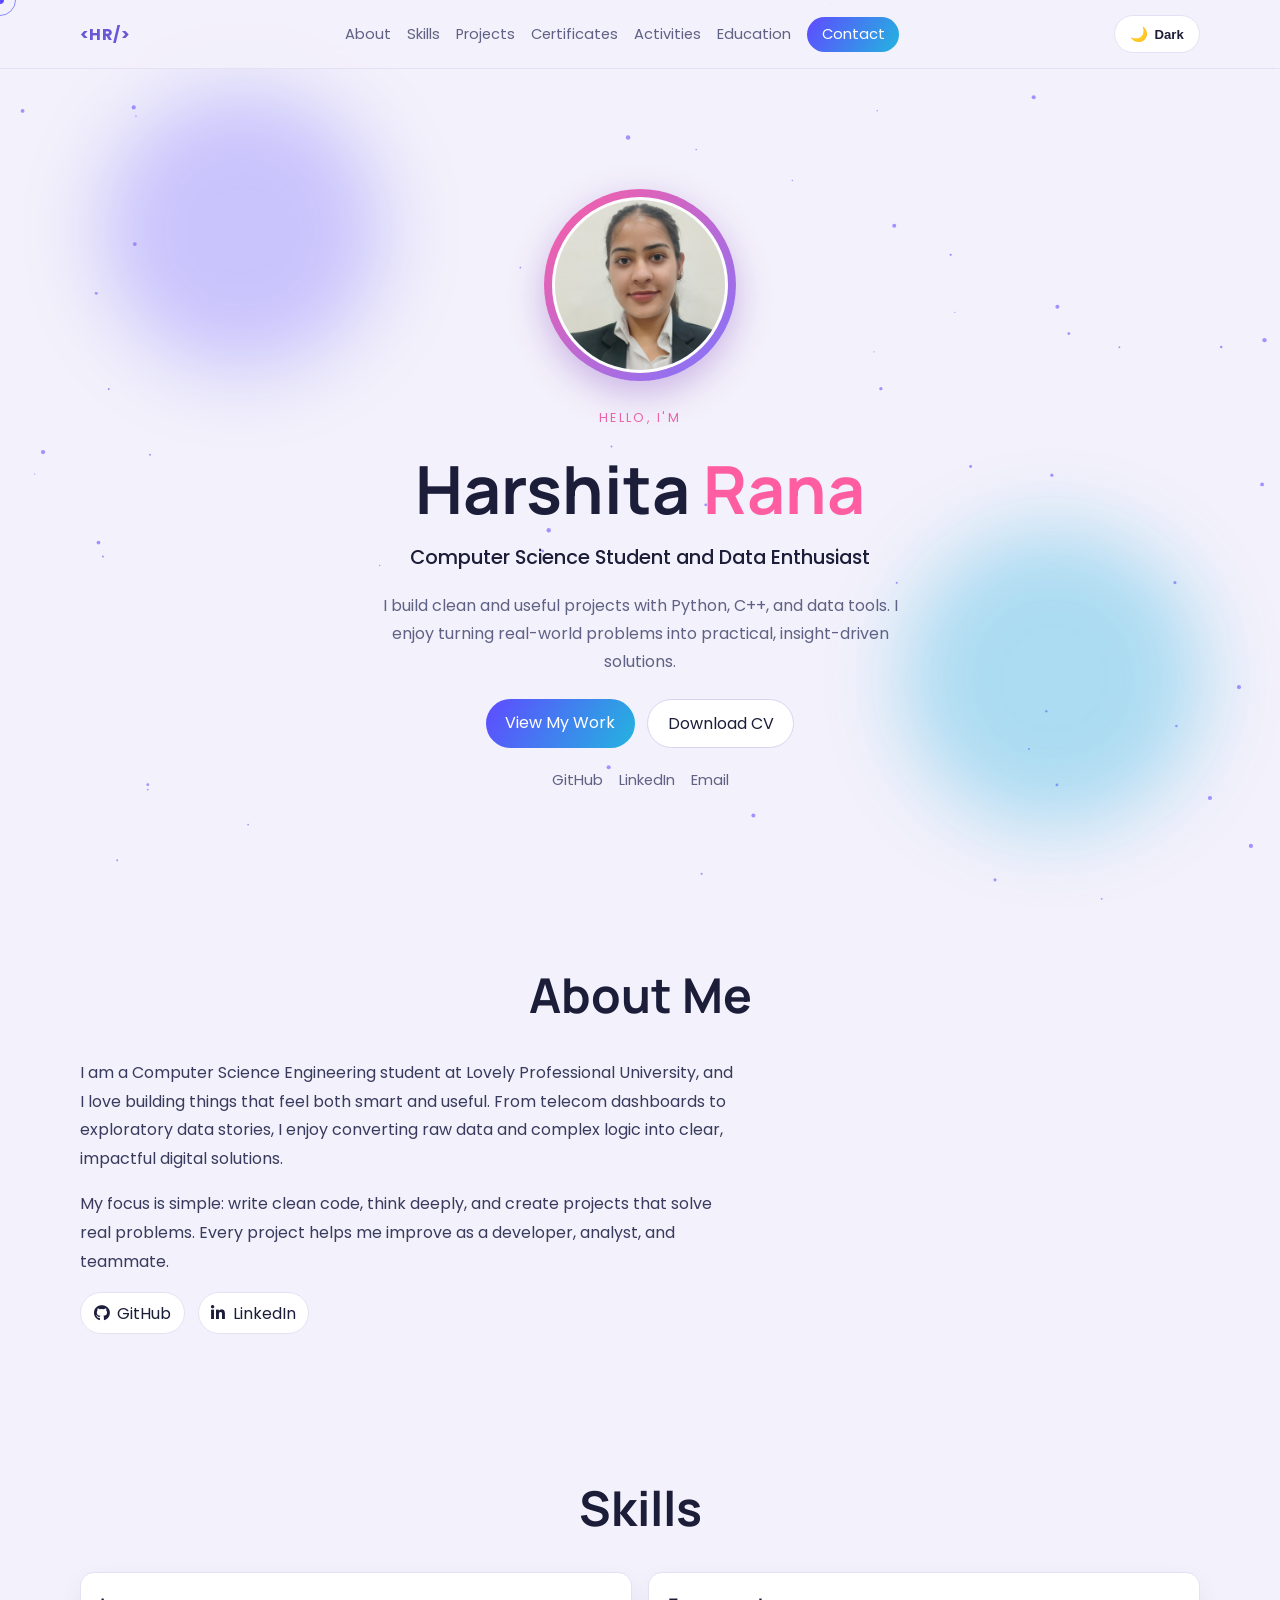
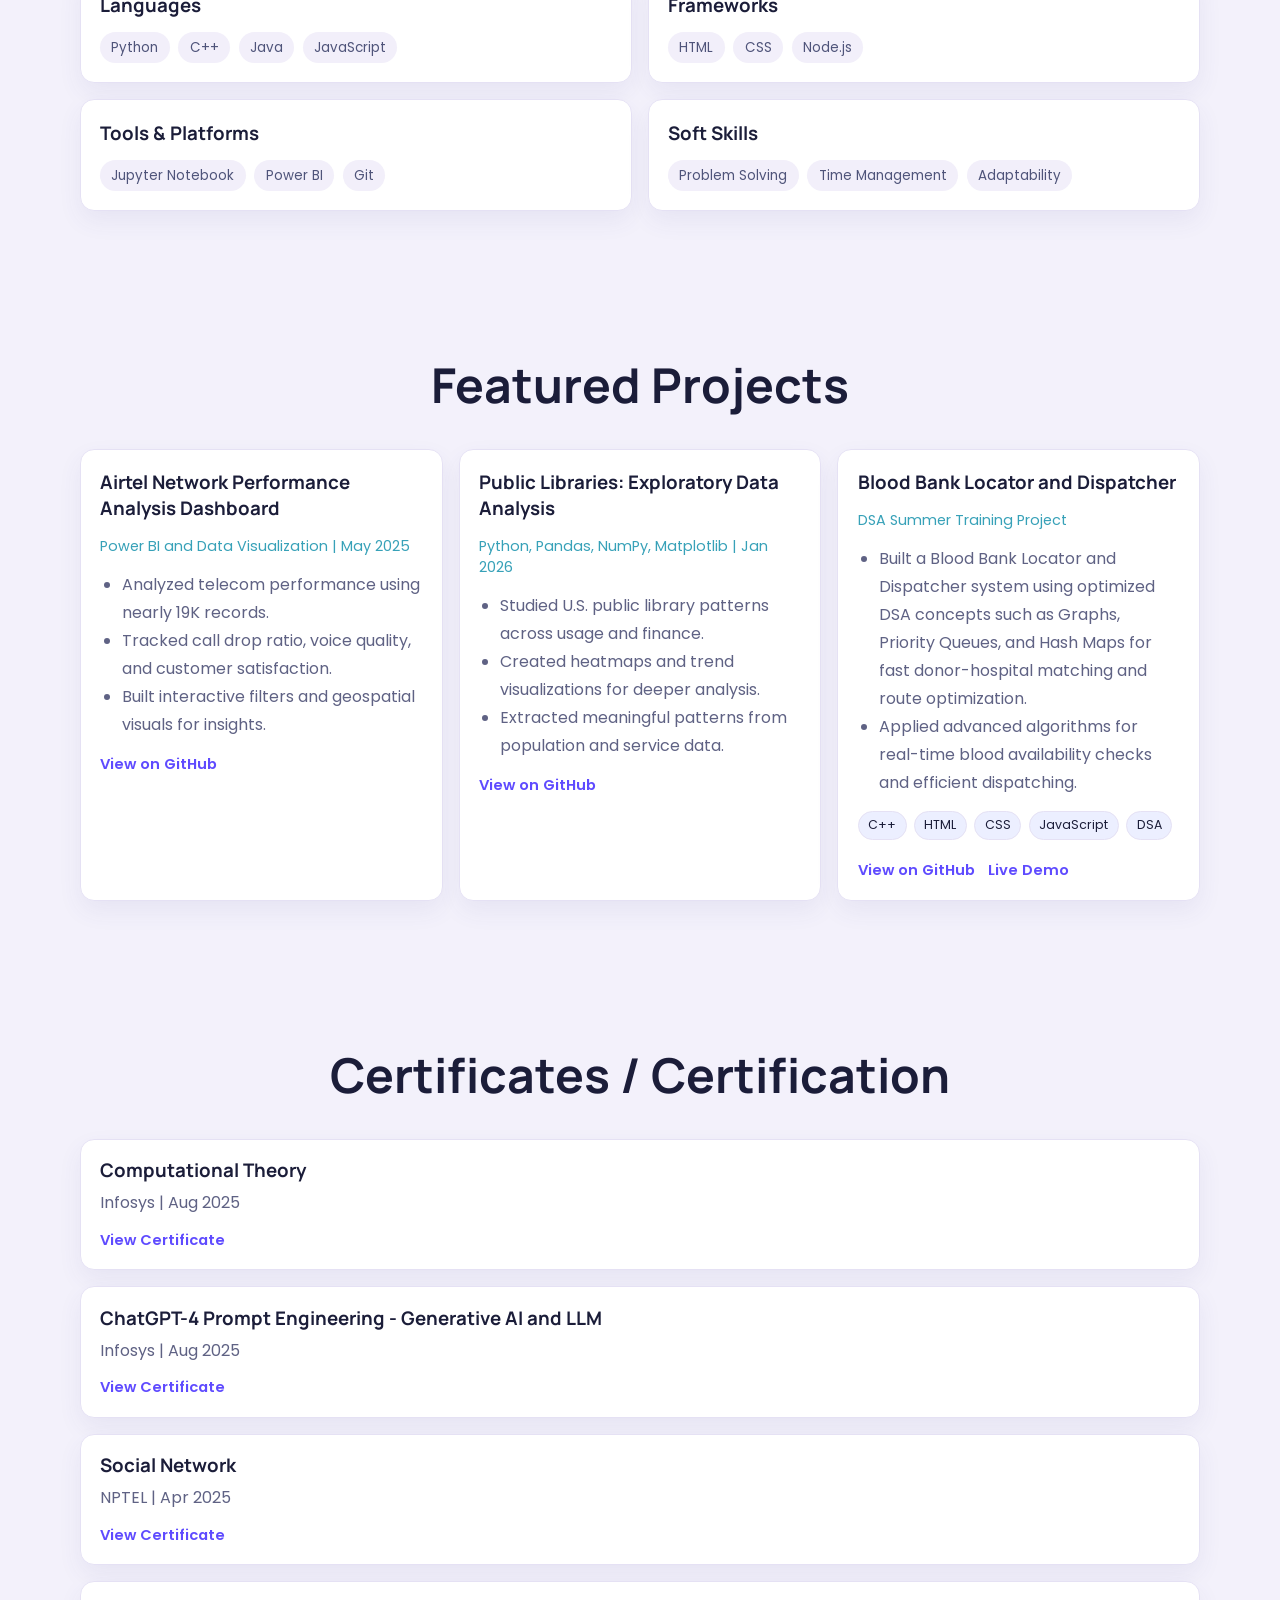
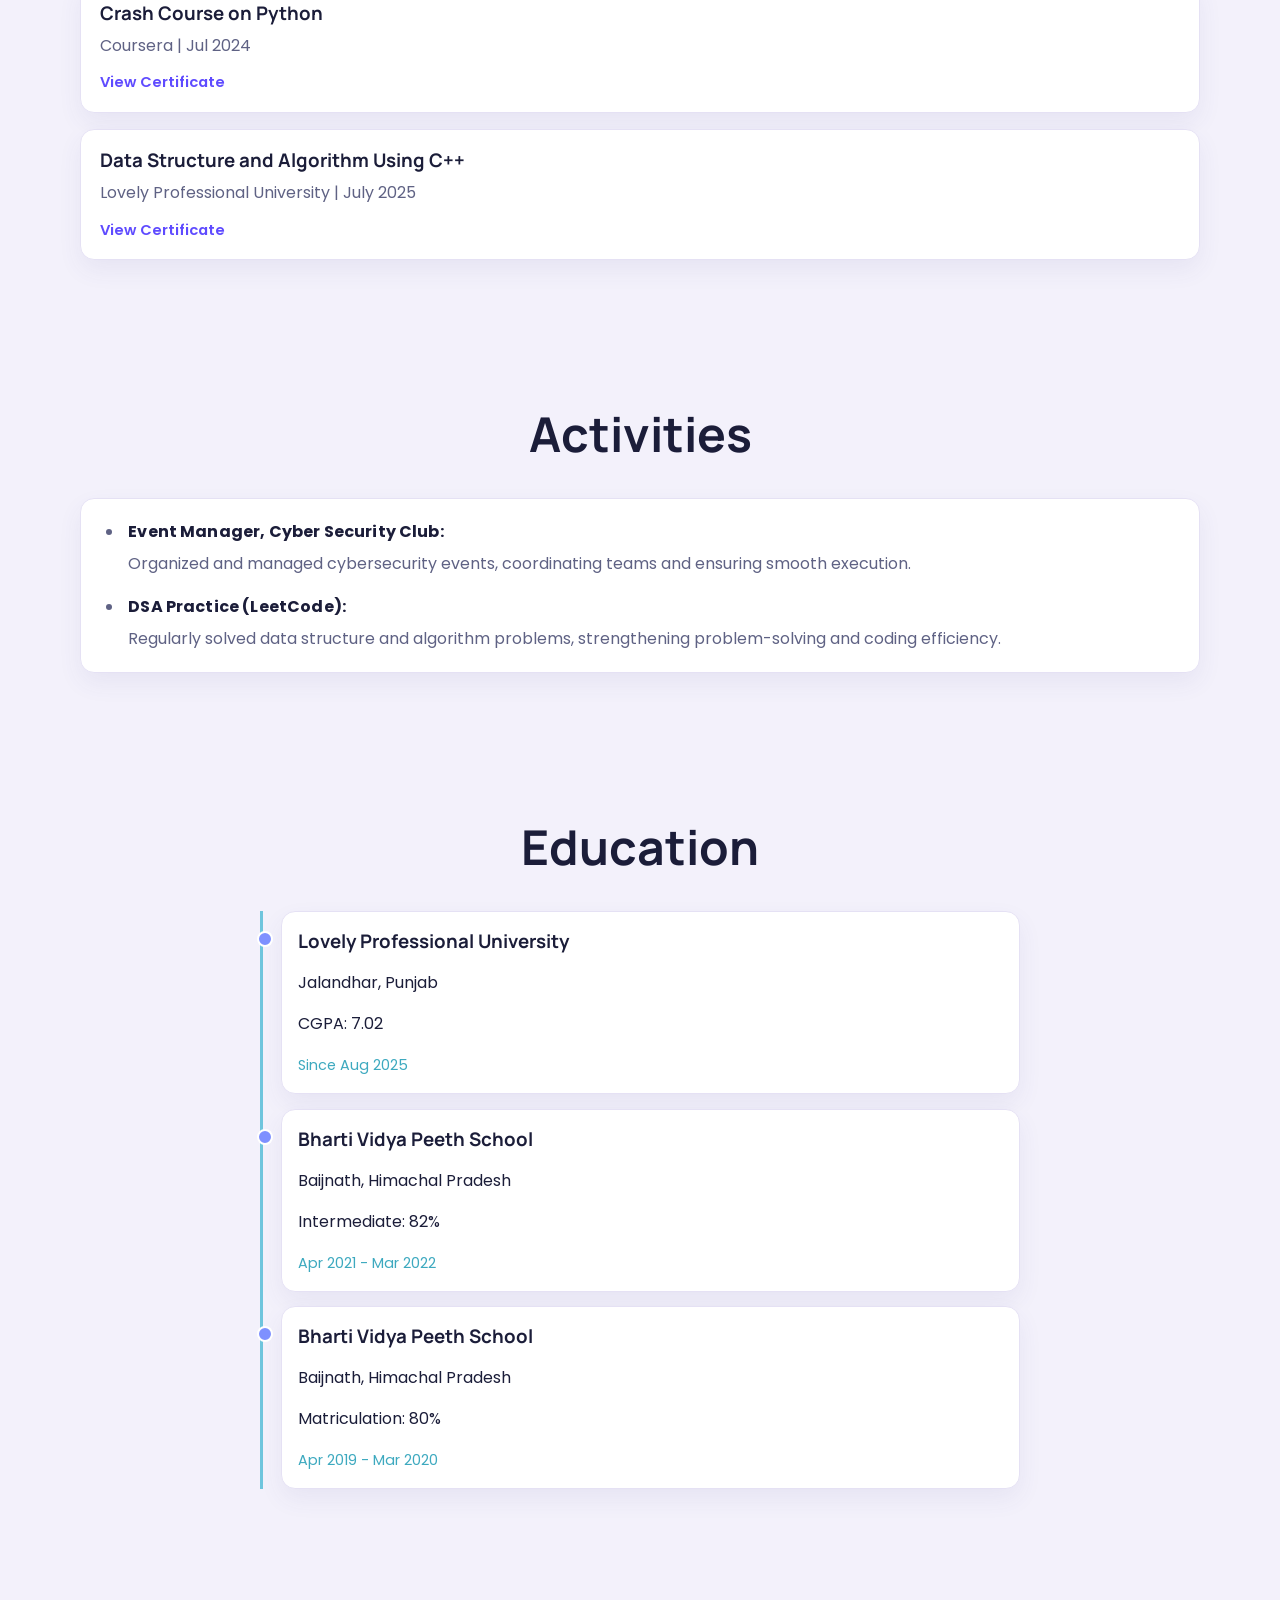
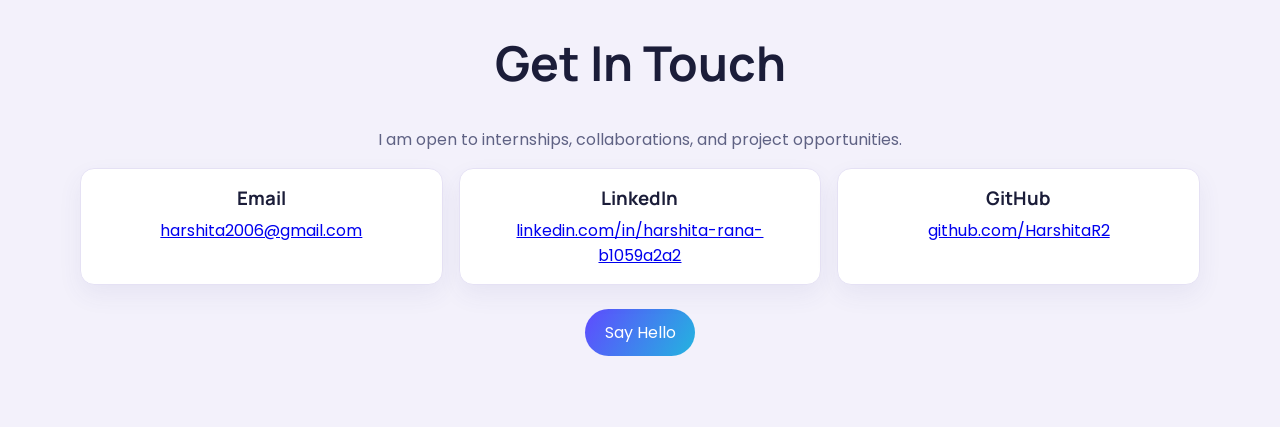
==== commit 1d31c2b9: "Remove Certifications and LeetCode Problems Solved stat cards from About section" ====
--- a/index.html
+++ b/index.html
@@ -114,14 +114,6 @@
             </div>
           </div>
           <div class="about-stats">
-            <article class="stat-card">
-              <h3 data-target="6">0</h3>
-              <p>Certifications</p>
-            </article>
-            <article class="stat-card">
-              <h3 data-target="58">0</h3>
-              <p>LeetCode Problems Solved</p>
-            </article>
           </div>
         </div>
       </section>
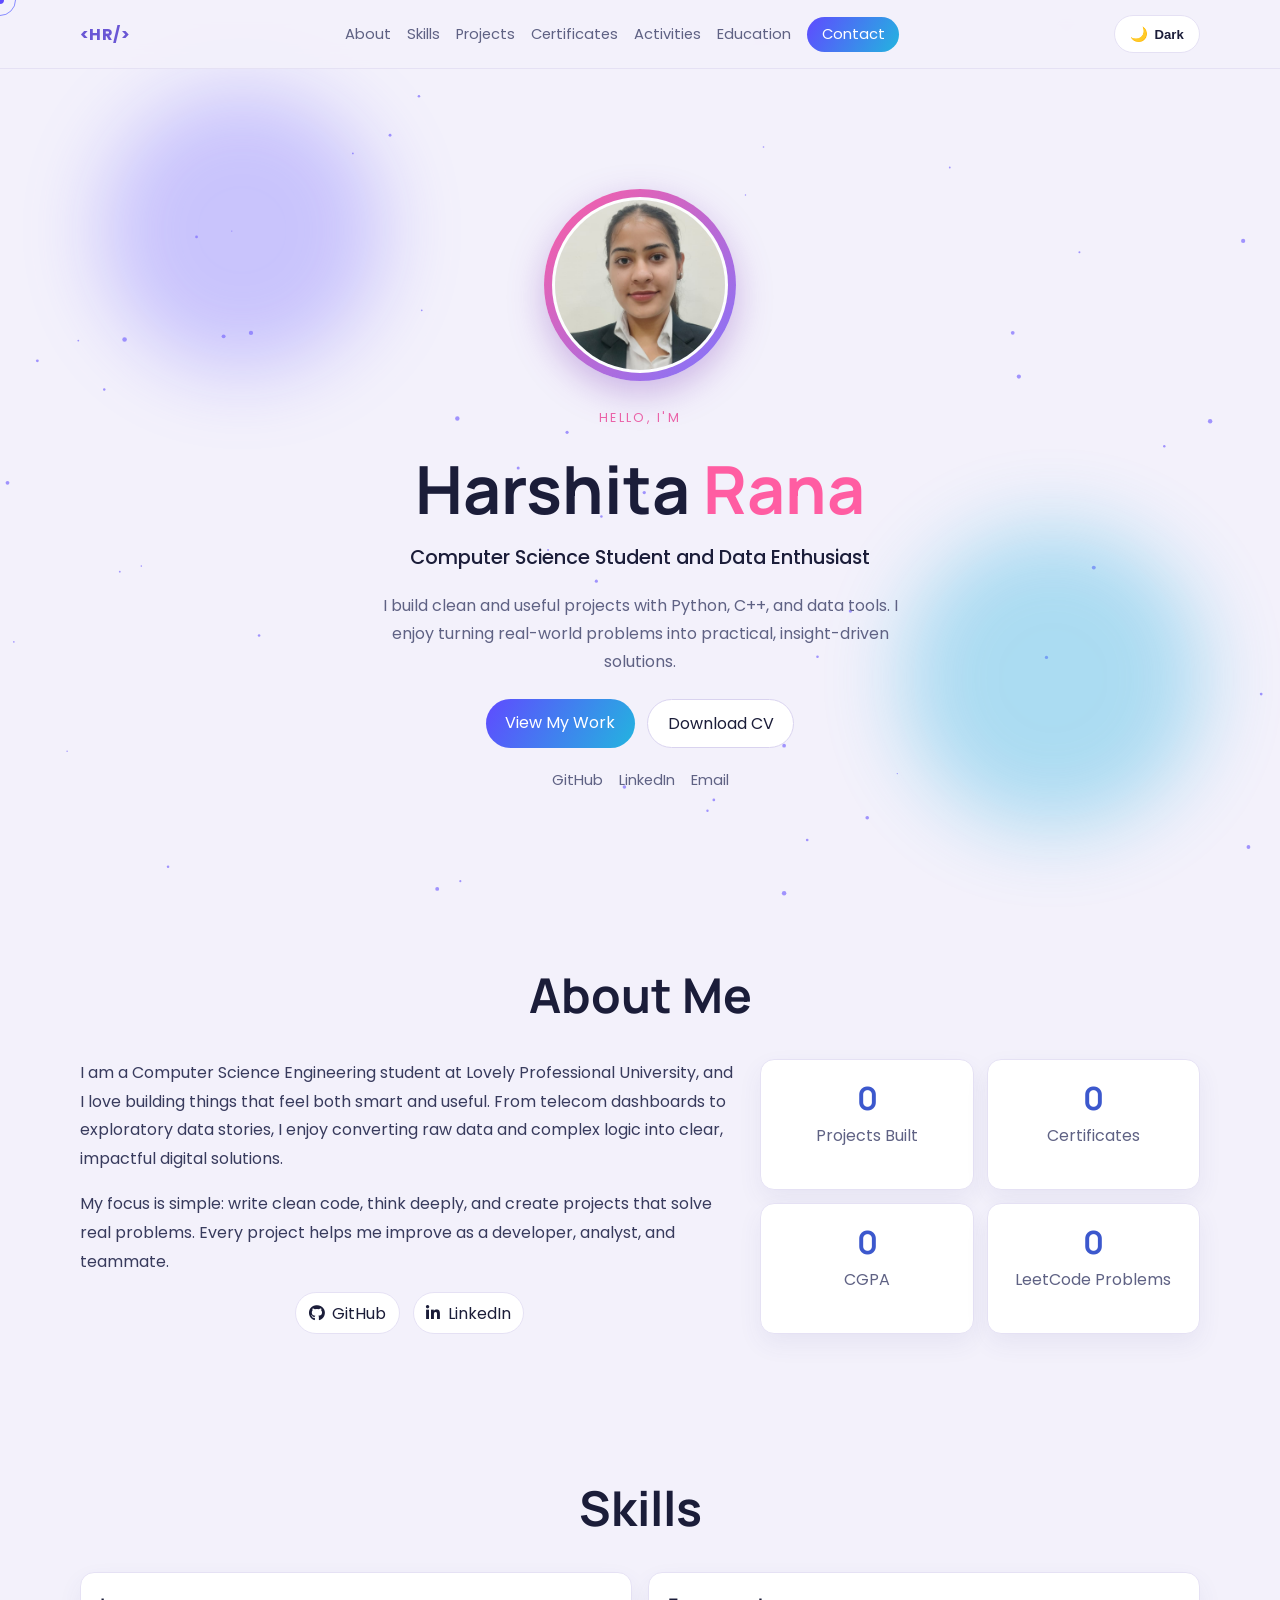
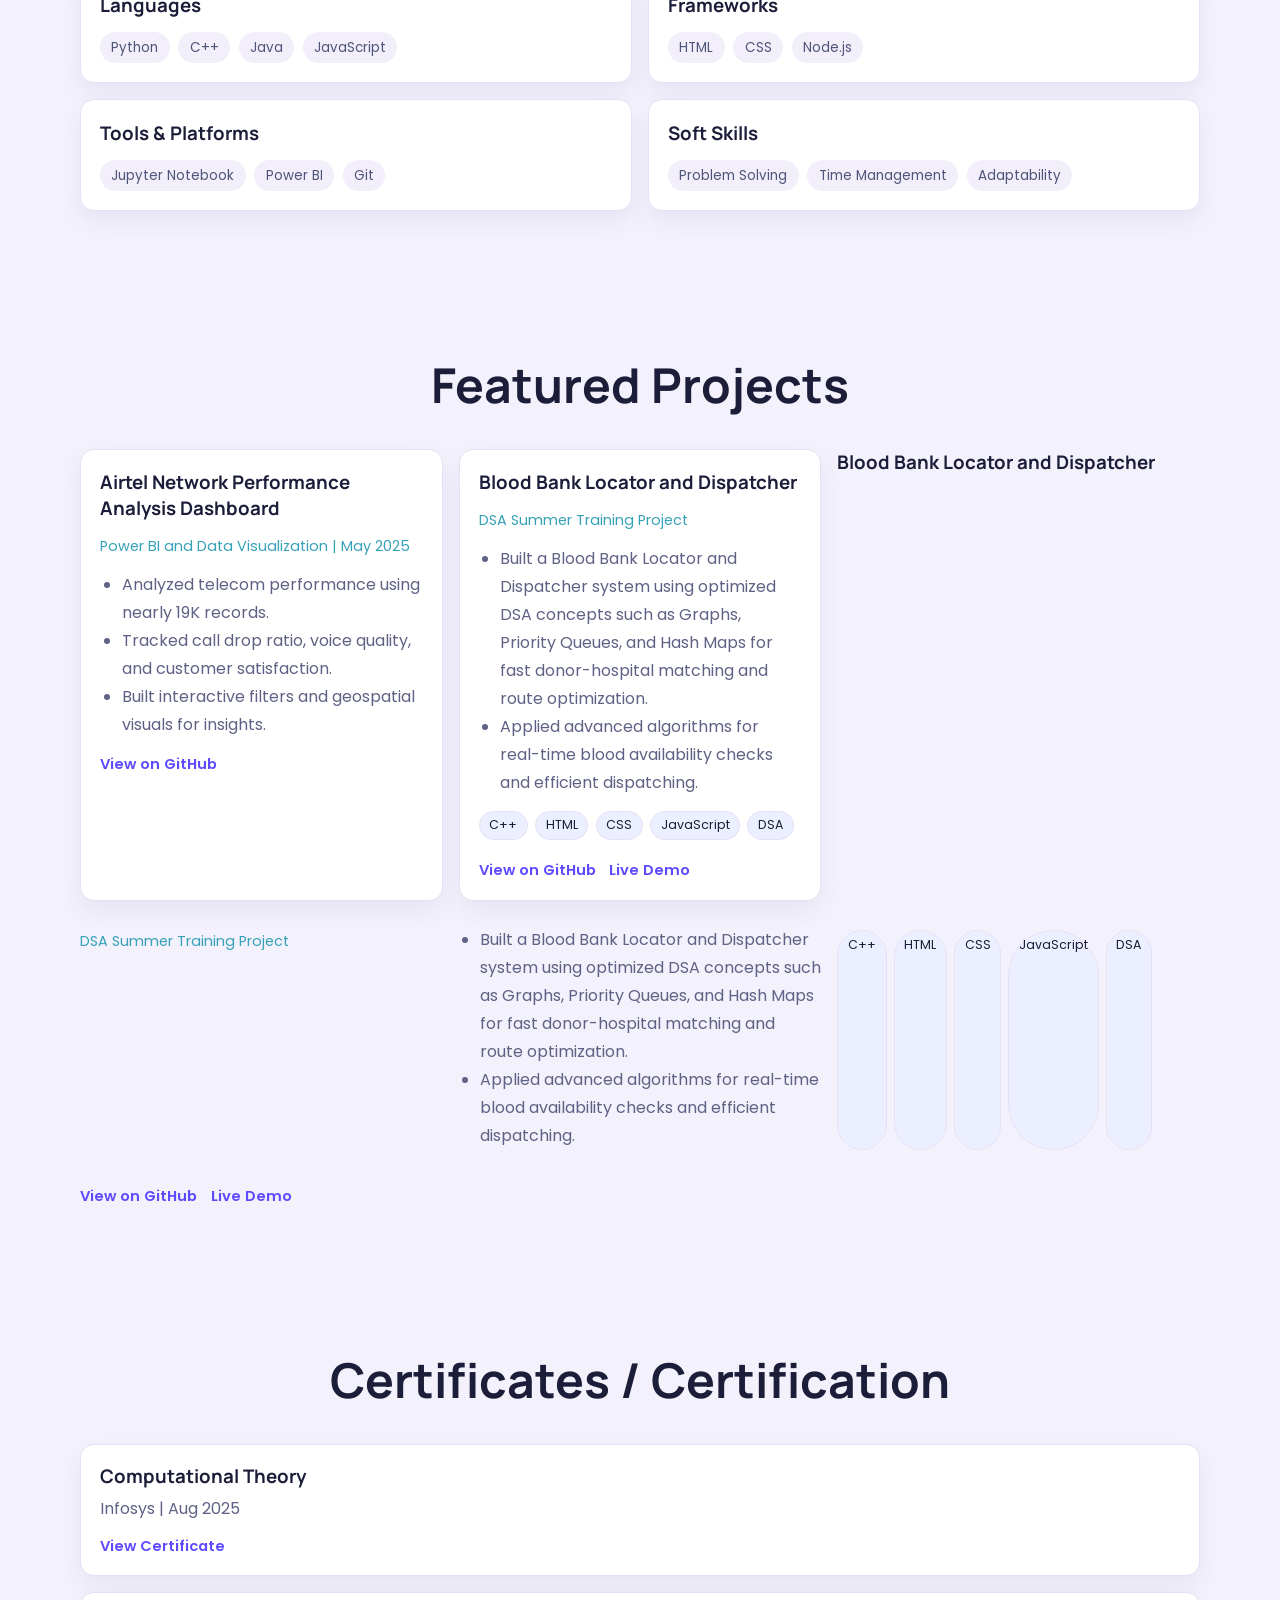
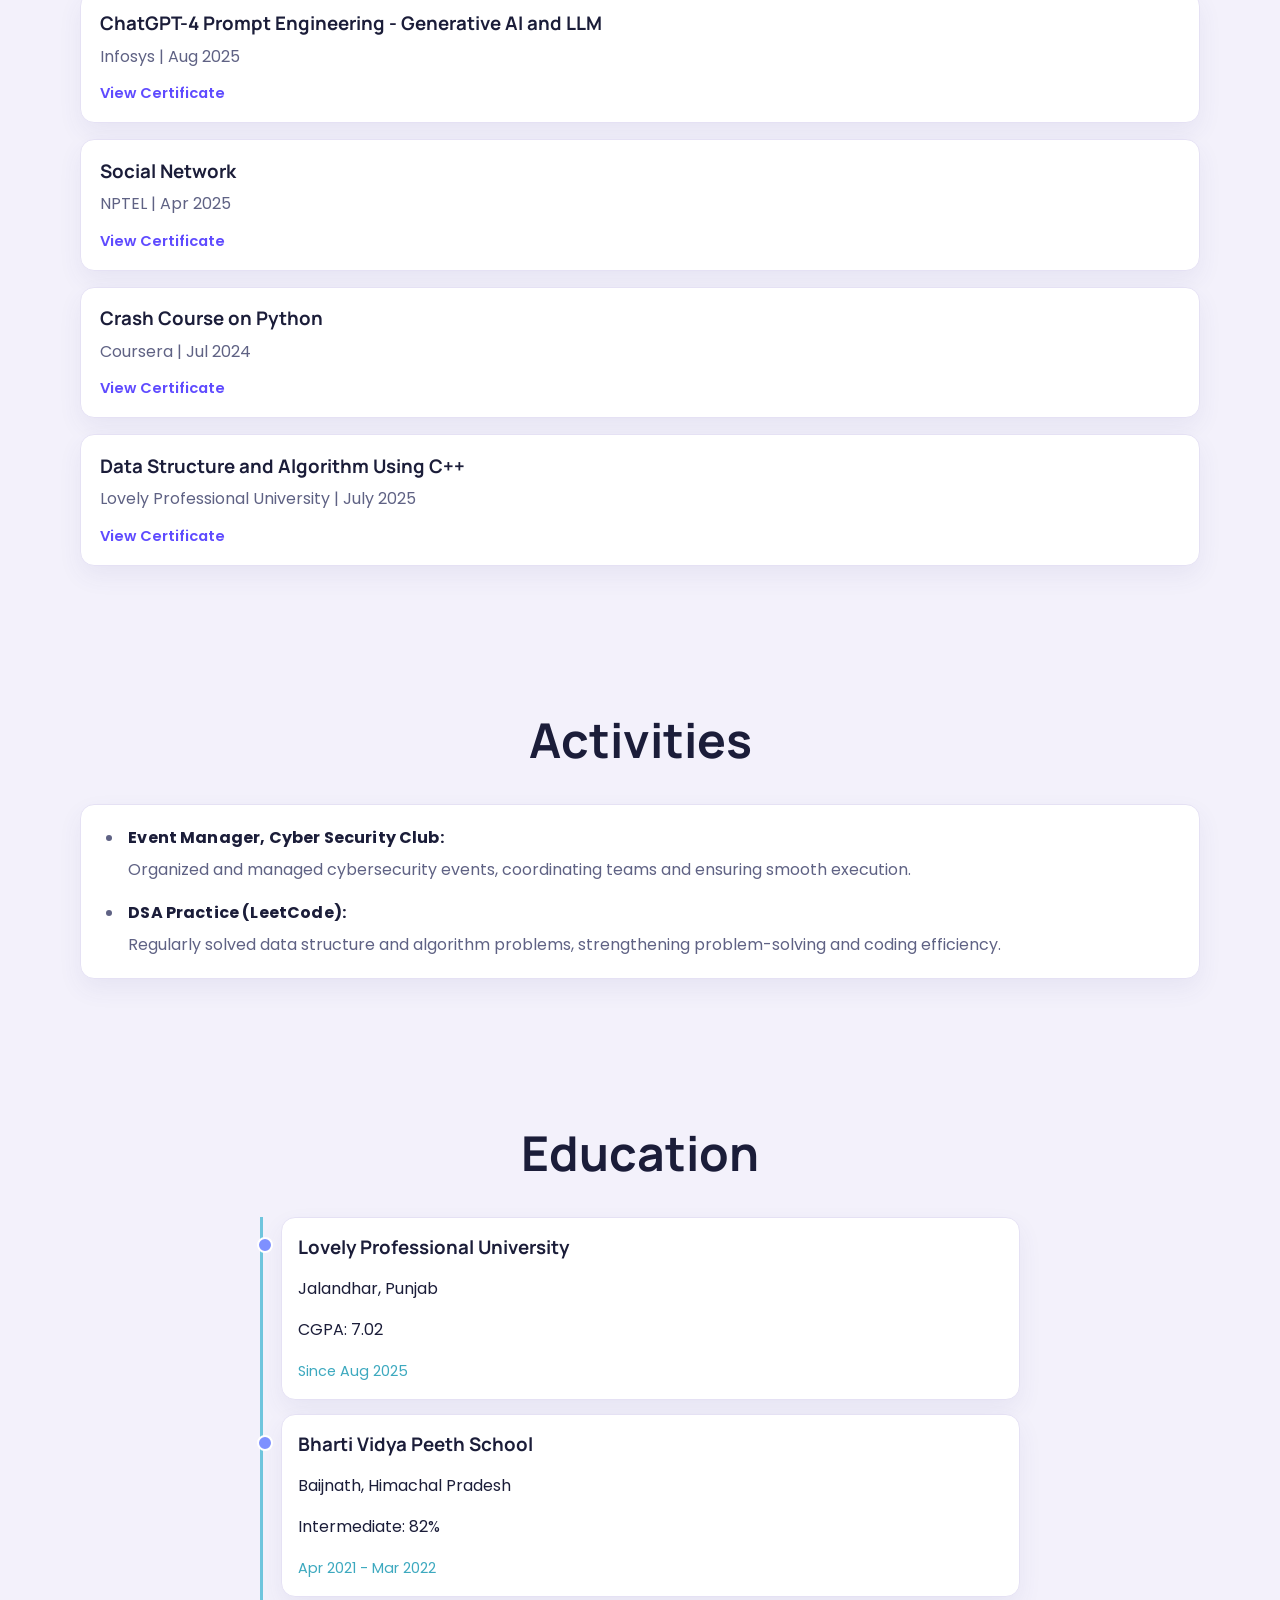
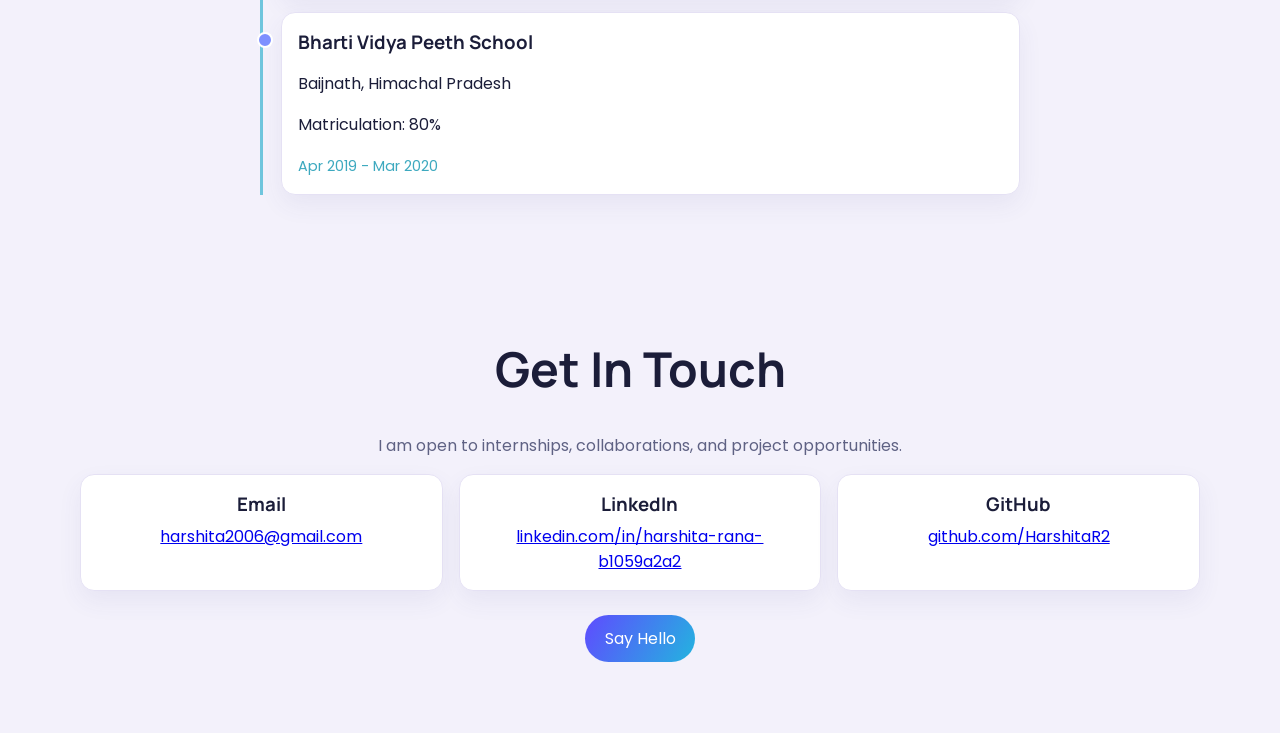
==== commit 8760f2c9: "Update About stats and remove public libraries project" ====
--- a/index.html
+++ b/index.html
@@ -114,6 +114,22 @@
             </div>
           </div>
           <div class="about-stats">
+            <article class="stat-card">
+              <h3>2+</h3>
+              <p>Projects Built</p>
+            </article>
+            <article class="stat-card">
+              <h3>5+</h3>
+              <p>Certificates</p>
+            </article>
+            <article class="stat-card">
+              <h3>7.02</h3>
+              <p>CGPA</p>
+            </article>
+            <article class="stat-card">
+              <h3>58+</h3>
+              <p>LeetCode Problems</p>
+            </article>
           </div>
         </div>
       </section>
@@ -160,18 +176,6 @@
               <li>Built interactive filters and geospatial visuals for insights.</li>
             </ul>
             <a class="project-link" href="https://github.com/HarshitaR2/Airtel-Performance-Analysis-Dashboard" target="_blank" rel="noreferrer">
-              View on GitHub
-            </a>
-          </article>
-          <article class="project-card tilt">
-            <h3>Public Libraries: Exploratory Data Analysis</h3>
-            <p class="project-sub">Python, Pandas, NumPy, Matplotlib | Jan 2026</p>
-            <ul>
-              <li>Studied U.S. public library patterns across usage and finance.</li>
-              <li>Created heatmaps and trend visualizations for deeper analysis.</li>
-              <li>Extracted meaningful patterns from population and service data.</li>
-            </ul>
-            <a class="project-link" href="https://github.com/HarshitaR2/Public-Library-Services" target="_blank" rel="noreferrer">
               View on GitHub
             </a>
           </article>
@@ -205,6 +209,35 @@
               </a>
             </div>
           </article>
+            <h3>Blood Bank Locator and Dispatcher</h3>
+            <p class="project-sub">DSA Summer Training Project</p>
+            <ul>
+              <li>
+                Built a Blood Bank Locator and Dispatcher system using optimized DSA
+                concepts such as Graphs, Priority Queues, and Hash Maps for fast
+                donor-hospital matching and route optimization.
+              </li>
+              <li>
+                Applied advanced algorithms for real-time blood availability checks
+                and efficient dispatching.
+              </li>
+            </ul>
+            <div class="project-tech">
+              <span>C++</span>
+              <span>HTML</span>
+              <span>CSS</span>
+              <span>JavaScript</span>
+              <span>DSA</span>
+            </div>
+            <div class="project-actions">
+              <a class="project-link" href="https://github.com/HarshitaR2/Blood-locator" target="_blank" rel="noreferrer">
+                View on GitHub
+              </a>
+              <a class="project-link" href="https://blood-locator.onrender.com/" target="_blank" rel="noreferrer">
+                Live Demo
+              </a>
+            </div>
+          </article>
         </div>
       </section>
 
--- a/style.css
+++ b/style.css
@@ -344,6 +344,7 @@
   display: flex;
   flex-wrap: wrap;
   gap: 0.8rem;
+  justify-content: center;
 }
 
 .about-socials a {
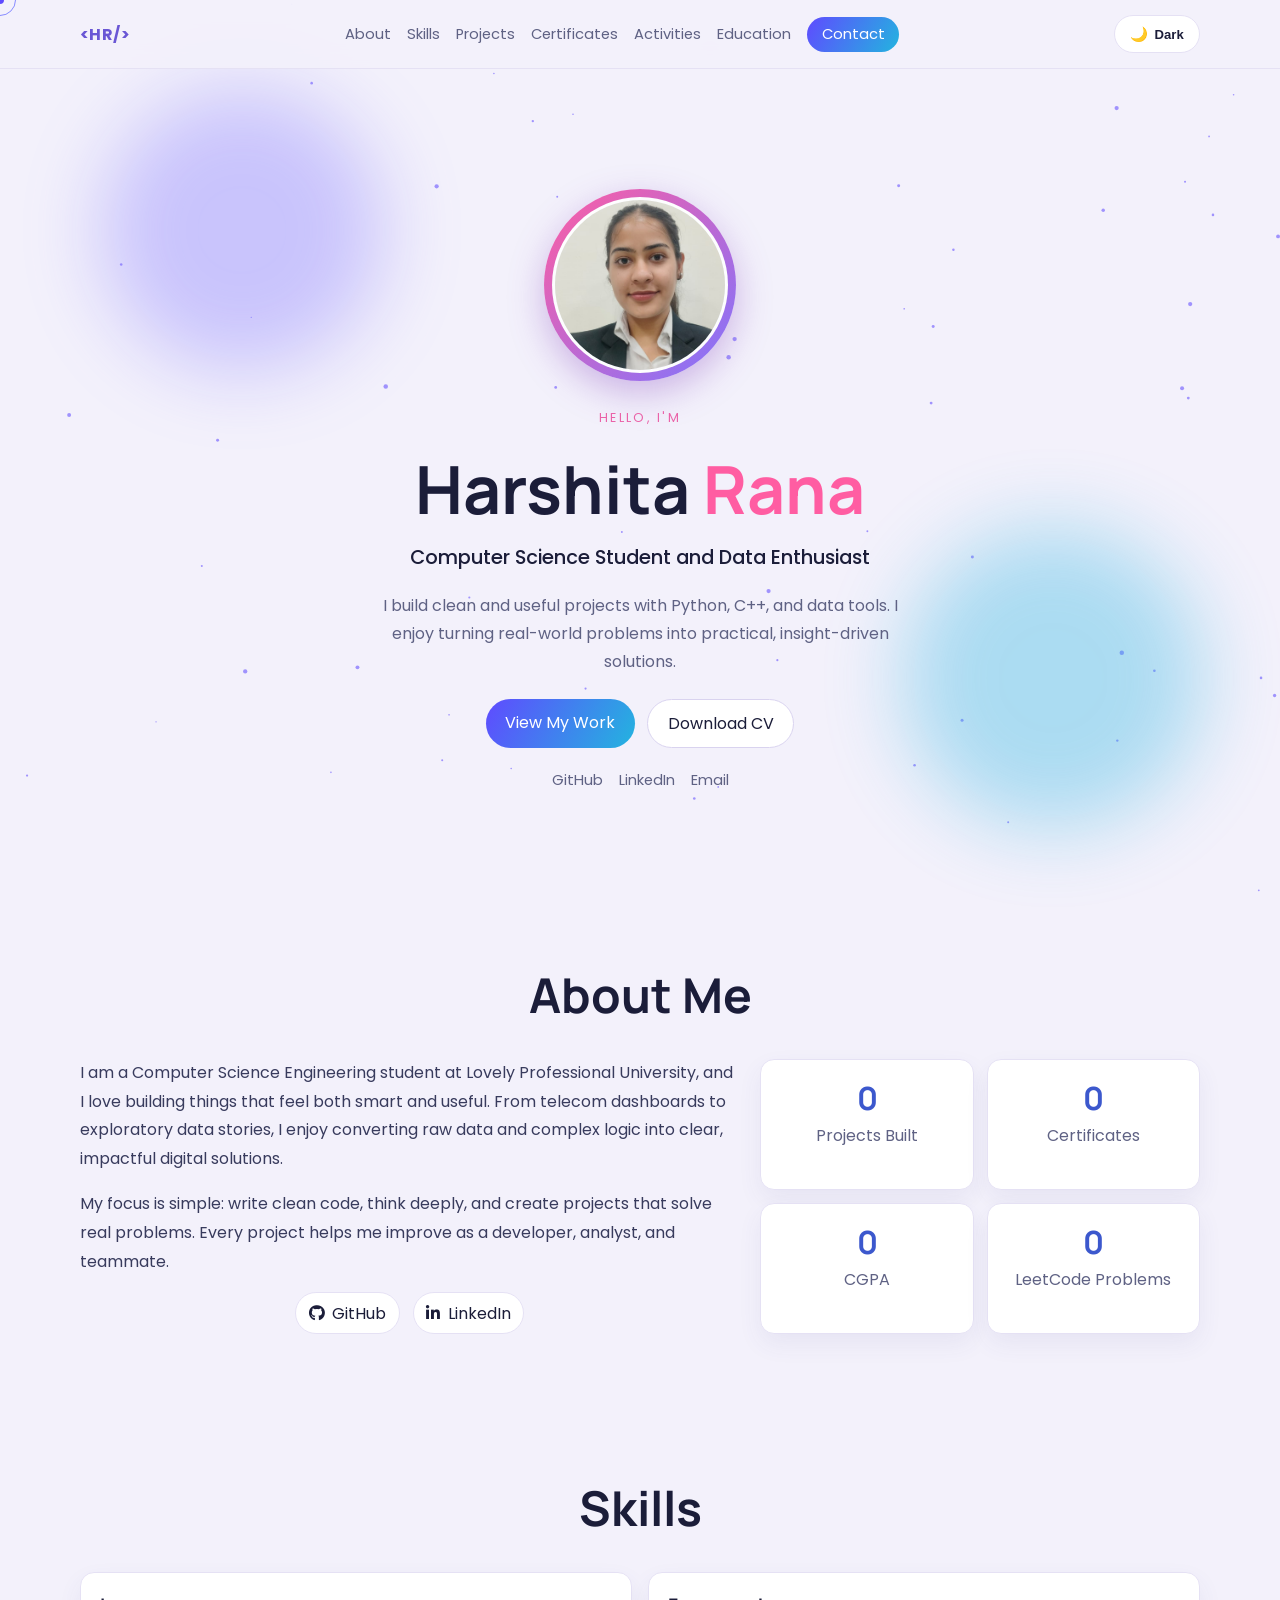
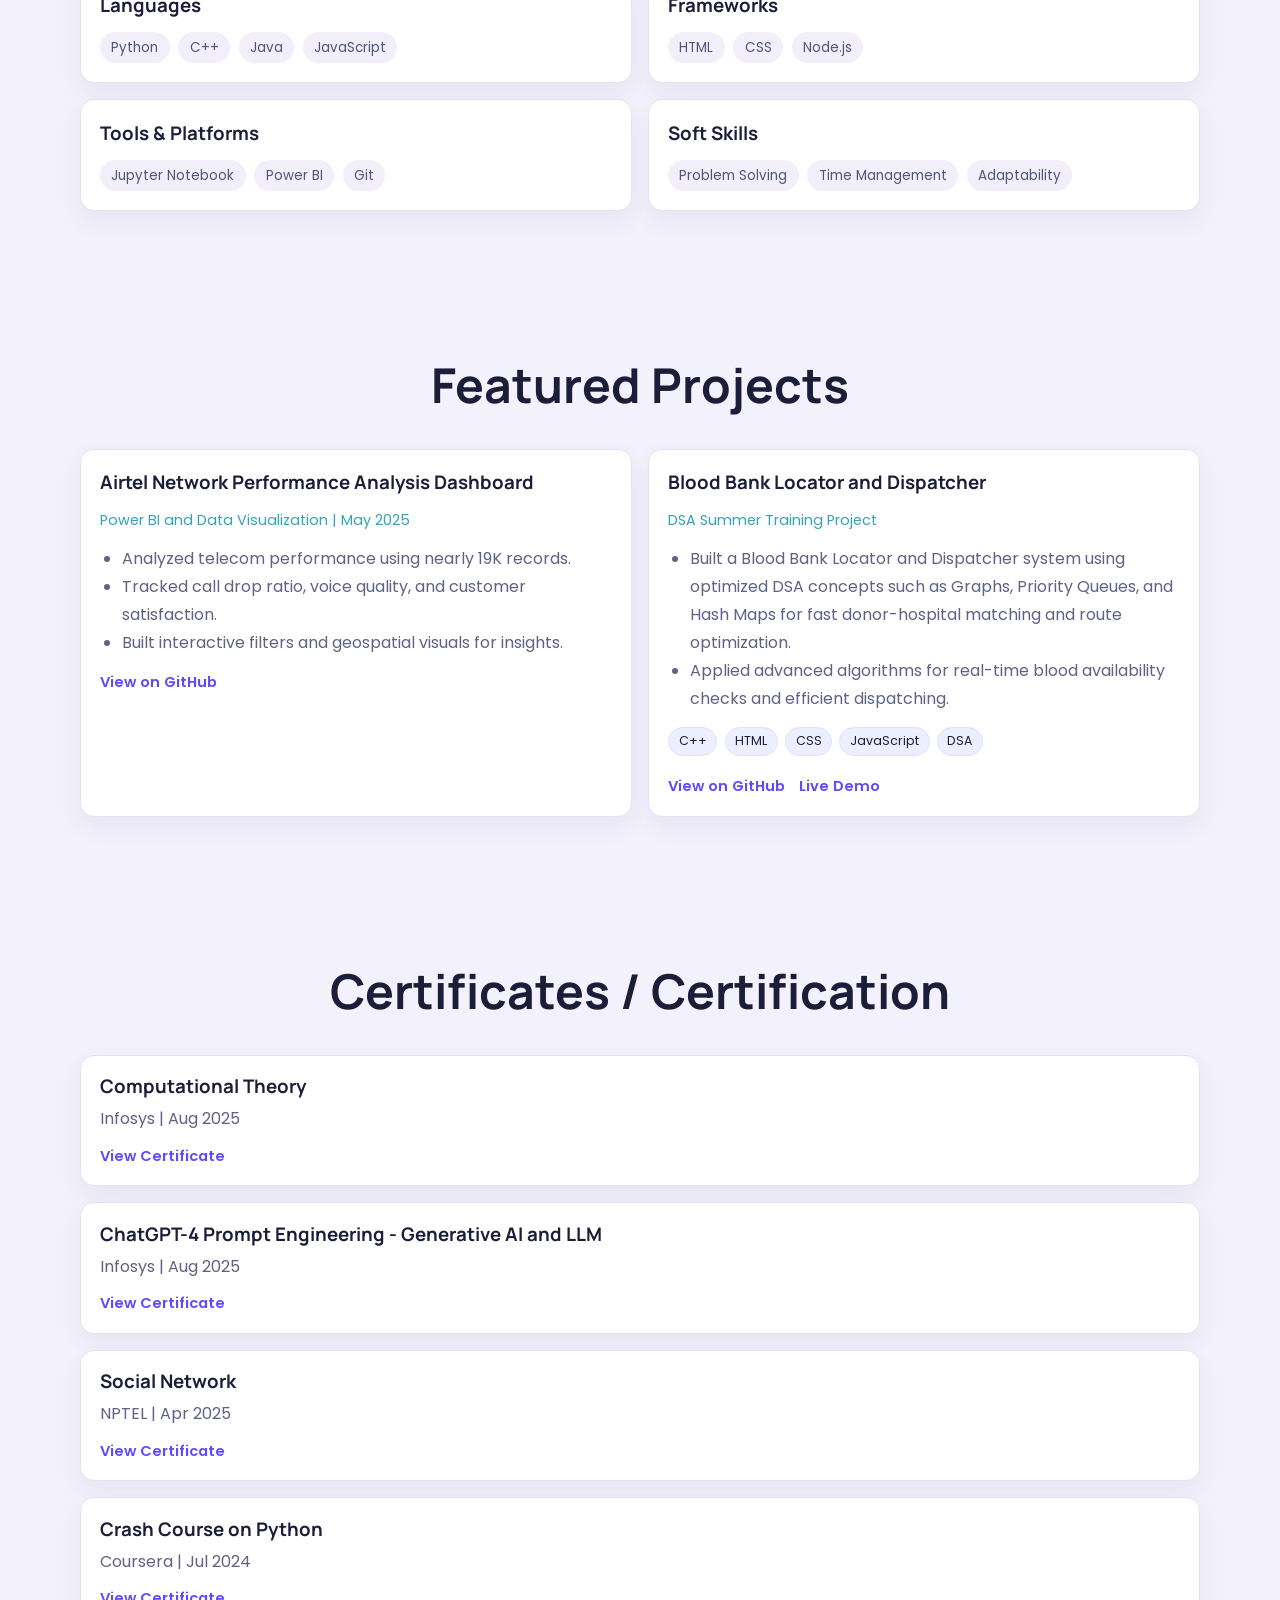
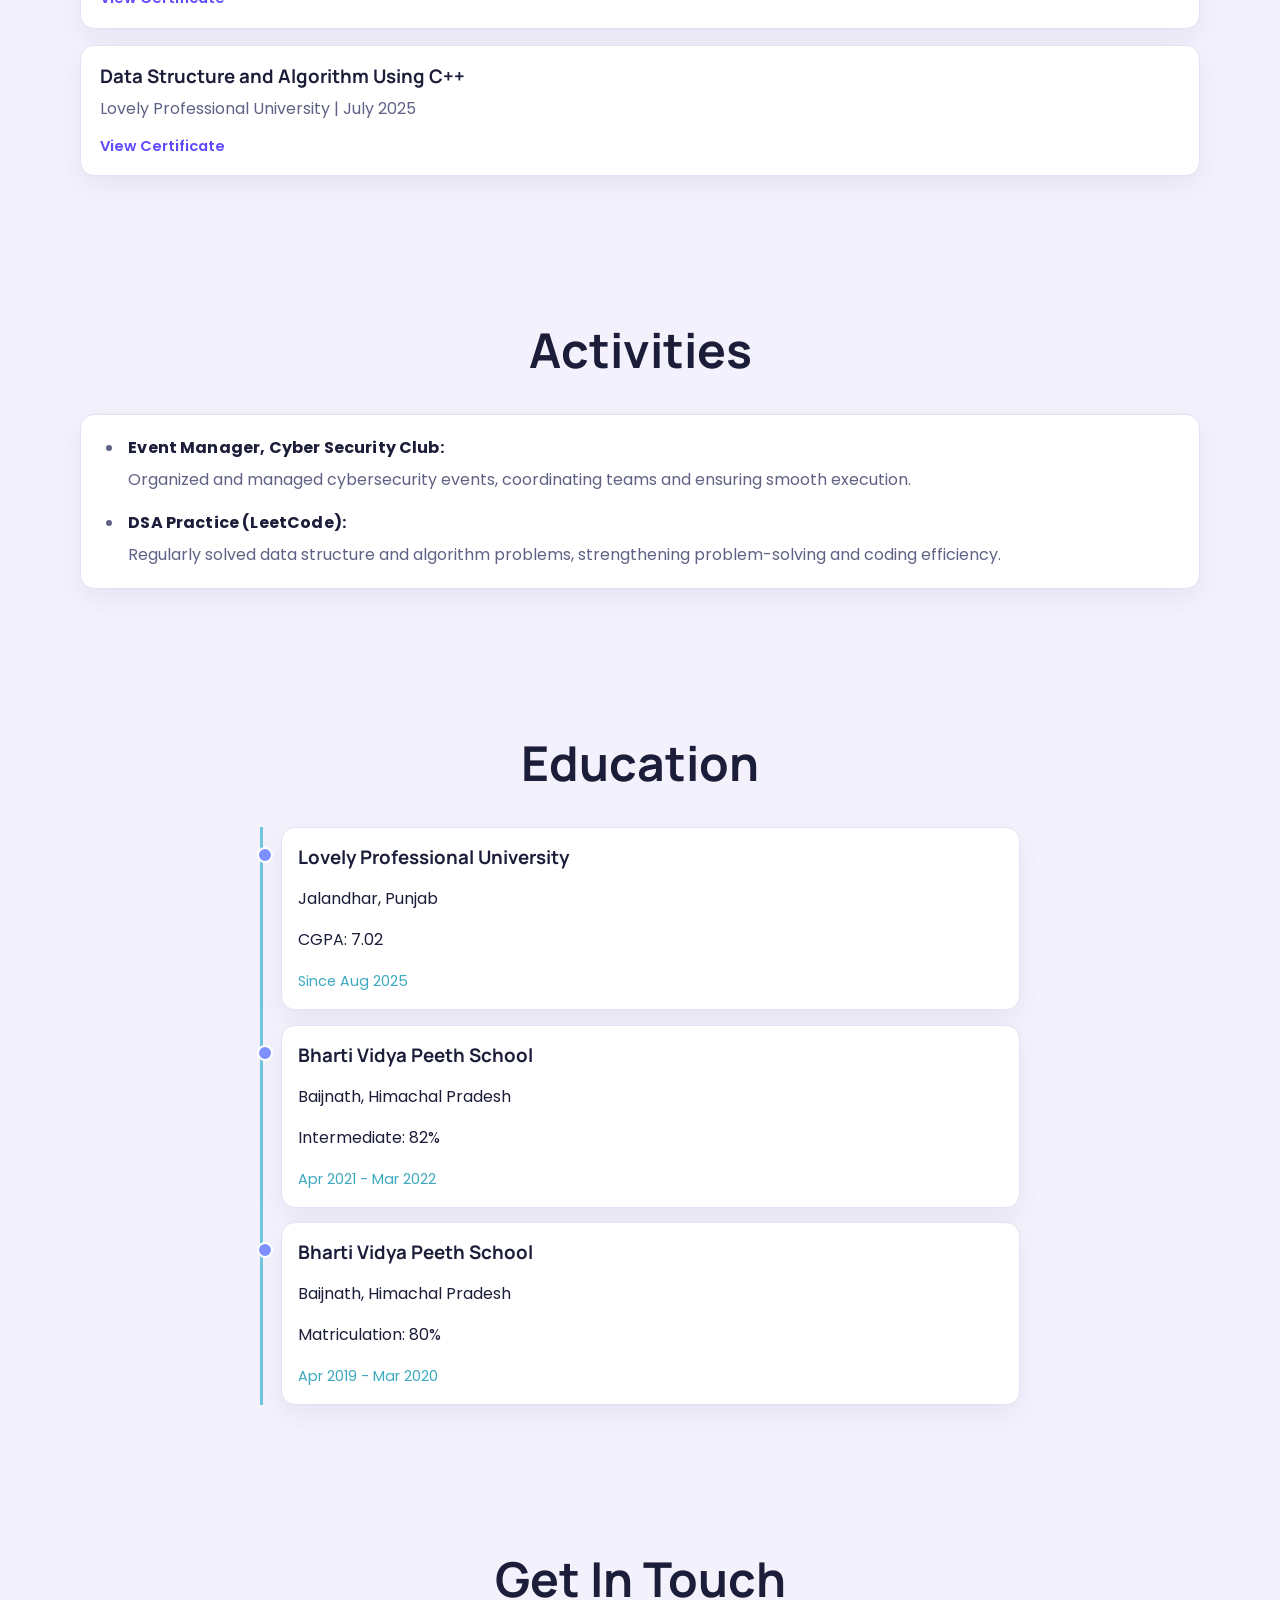
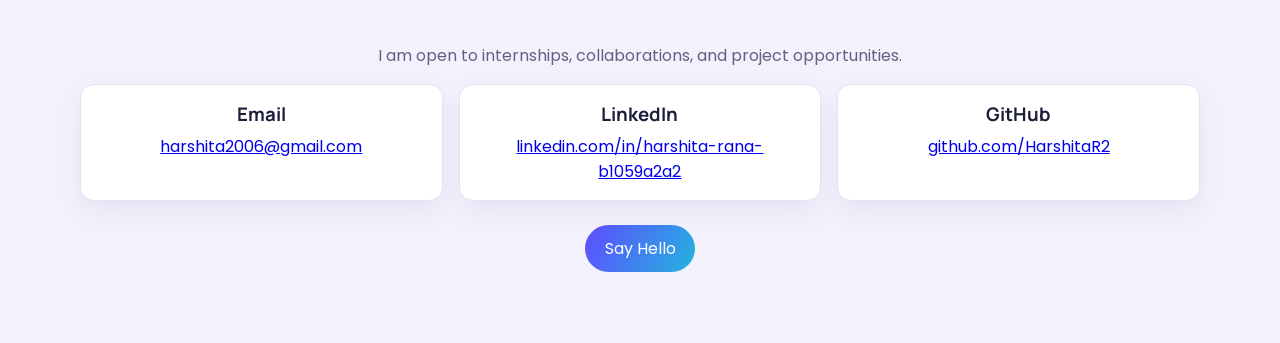
==== commit 225f2fc6: "Fix duplicate Blood Bank project block and update stats" ====
--- a/index.html
+++ b/index.html
@@ -123,7 +123,7 @@
               <p>Certificates</p>
             </article>
             <article class="stat-card">
-              <h3>7.02</h3>
+              <h3>7.2</h3>
               <p>CGPA</p>
             </article>
             <article class="stat-card">
@@ -209,35 +209,6 @@
               </a>
             </div>
           </article>
-            <h3>Blood Bank Locator and Dispatcher</h3>
-            <p class="project-sub">DSA Summer Training Project</p>
-            <ul>
-              <li>
-                Built a Blood Bank Locator and Dispatcher system using optimized DSA
-                concepts such as Graphs, Priority Queues, and Hash Maps for fast
-                donor-hospital matching and route optimization.
-              </li>
-              <li>
-                Applied advanced algorithms for real-time blood availability checks
-                and efficient dispatching.
-              </li>
-            </ul>
-            <div class="project-tech">
-              <span>C++</span>
-              <span>HTML</span>
-              <span>CSS</span>
-              <span>JavaScript</span>
-              <span>DSA</span>
-            </div>
-            <div class="project-actions">
-              <a class="project-link" href="https://github.com/HarshitaR2/Blood-locator" target="_blank" rel="noreferrer">
-                View on GitHub
-              </a>
-              <a class="project-link" href="https://blood-locator.onrender.com/" target="_blank" rel="noreferrer">
-                Live Demo
-              </a>
-            </div>
-          </article>
         </div>
       </section>
 
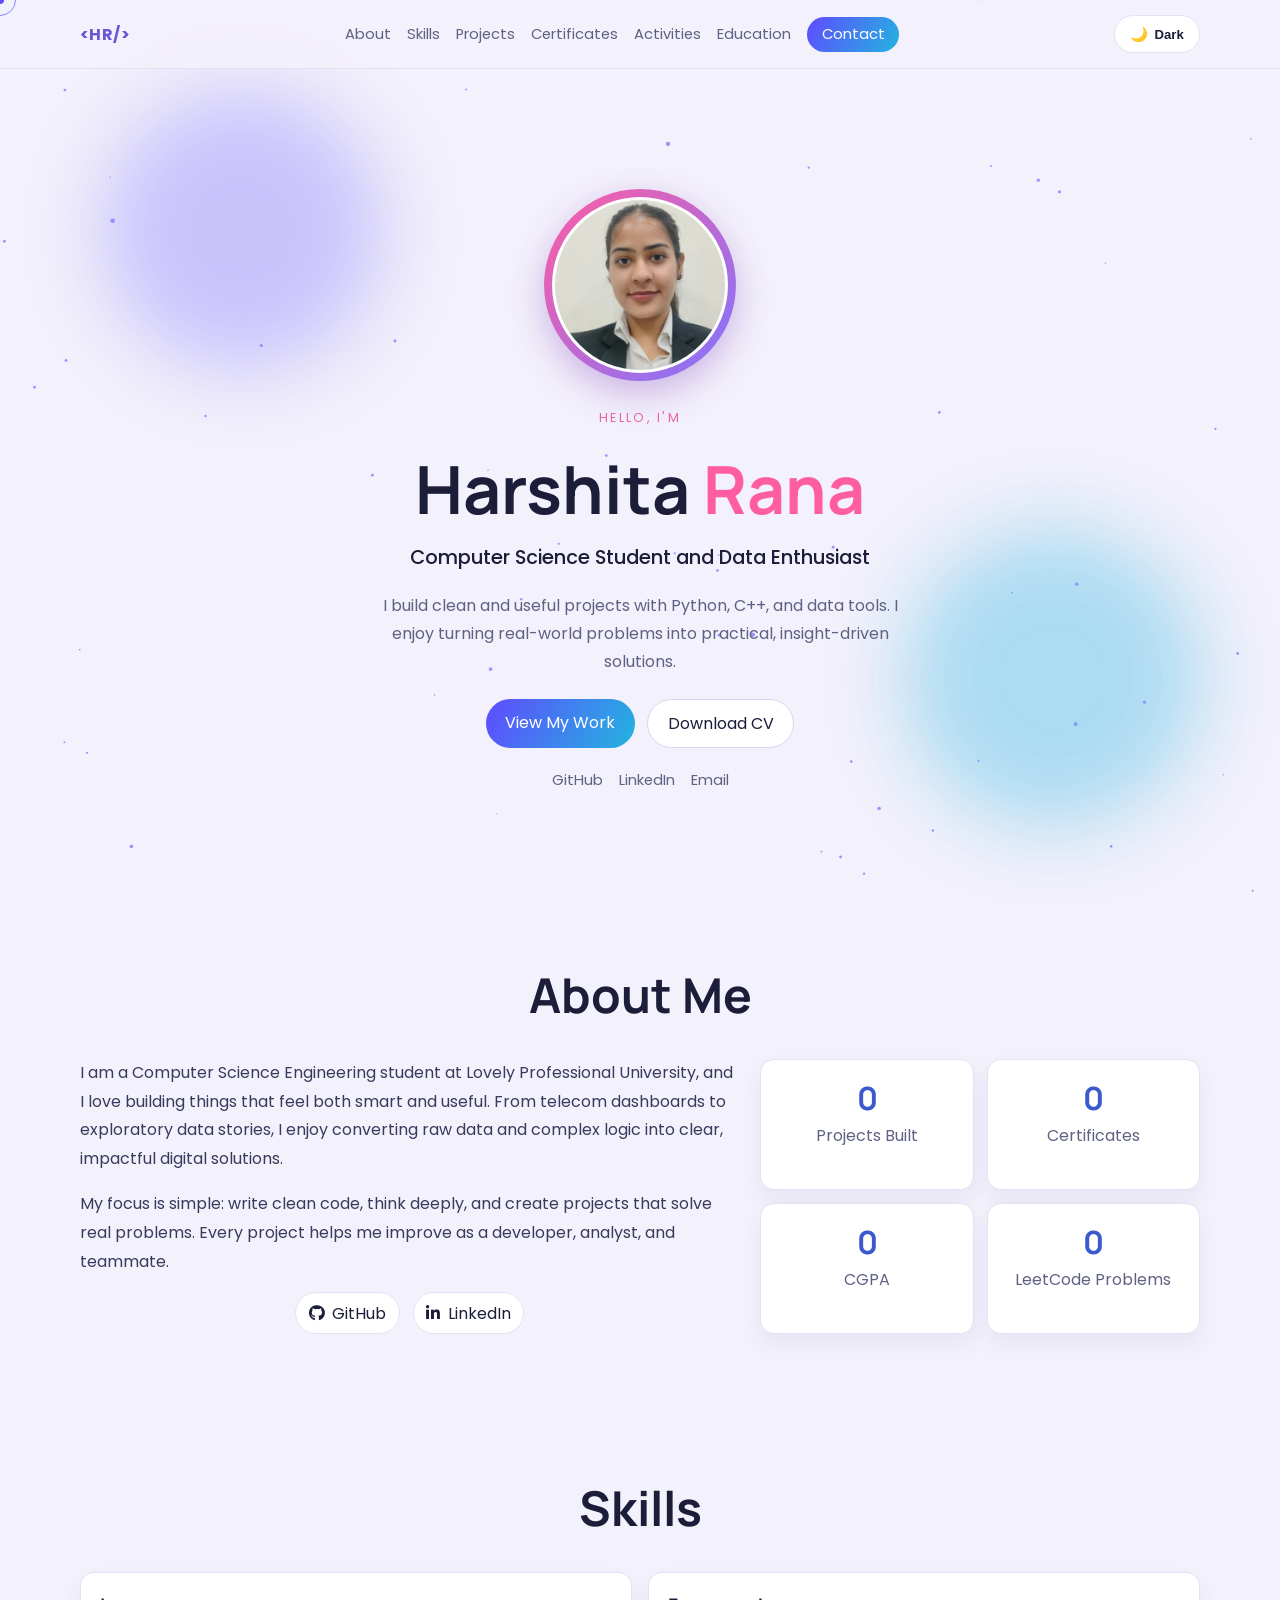
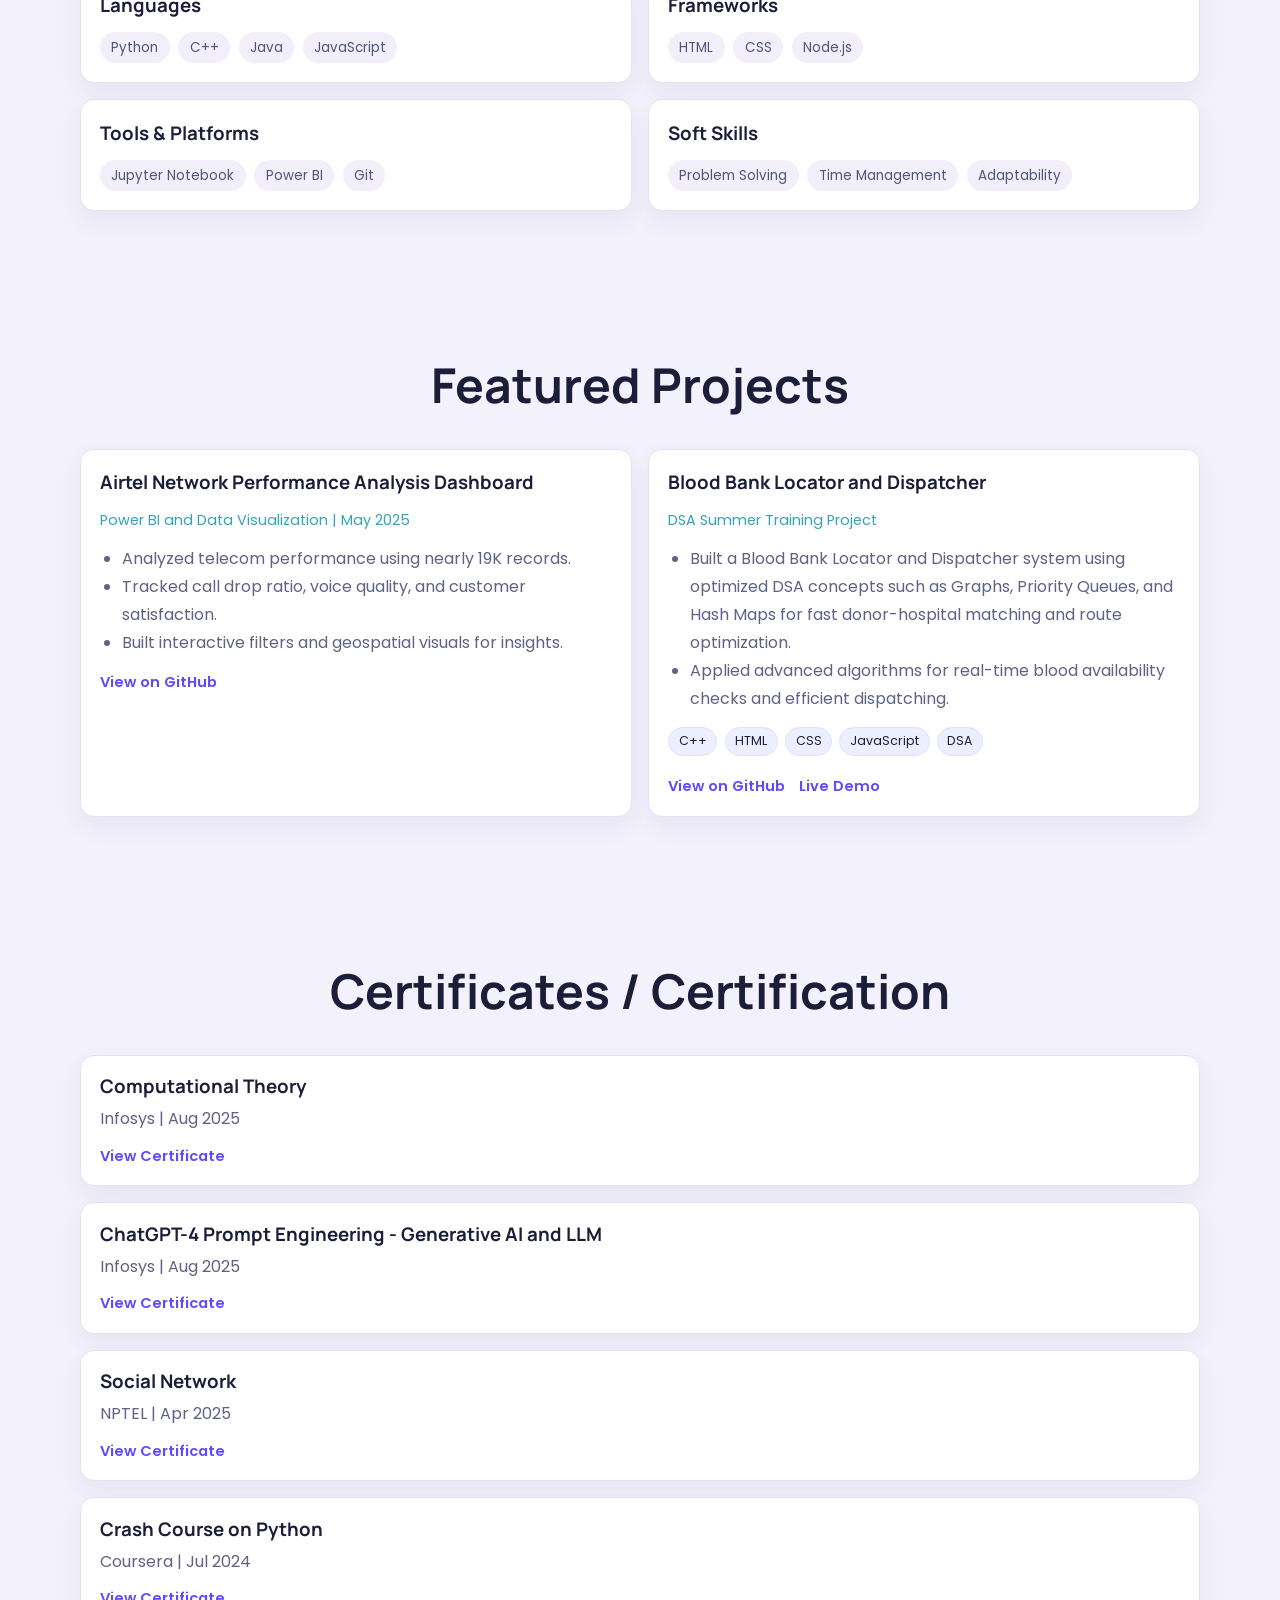
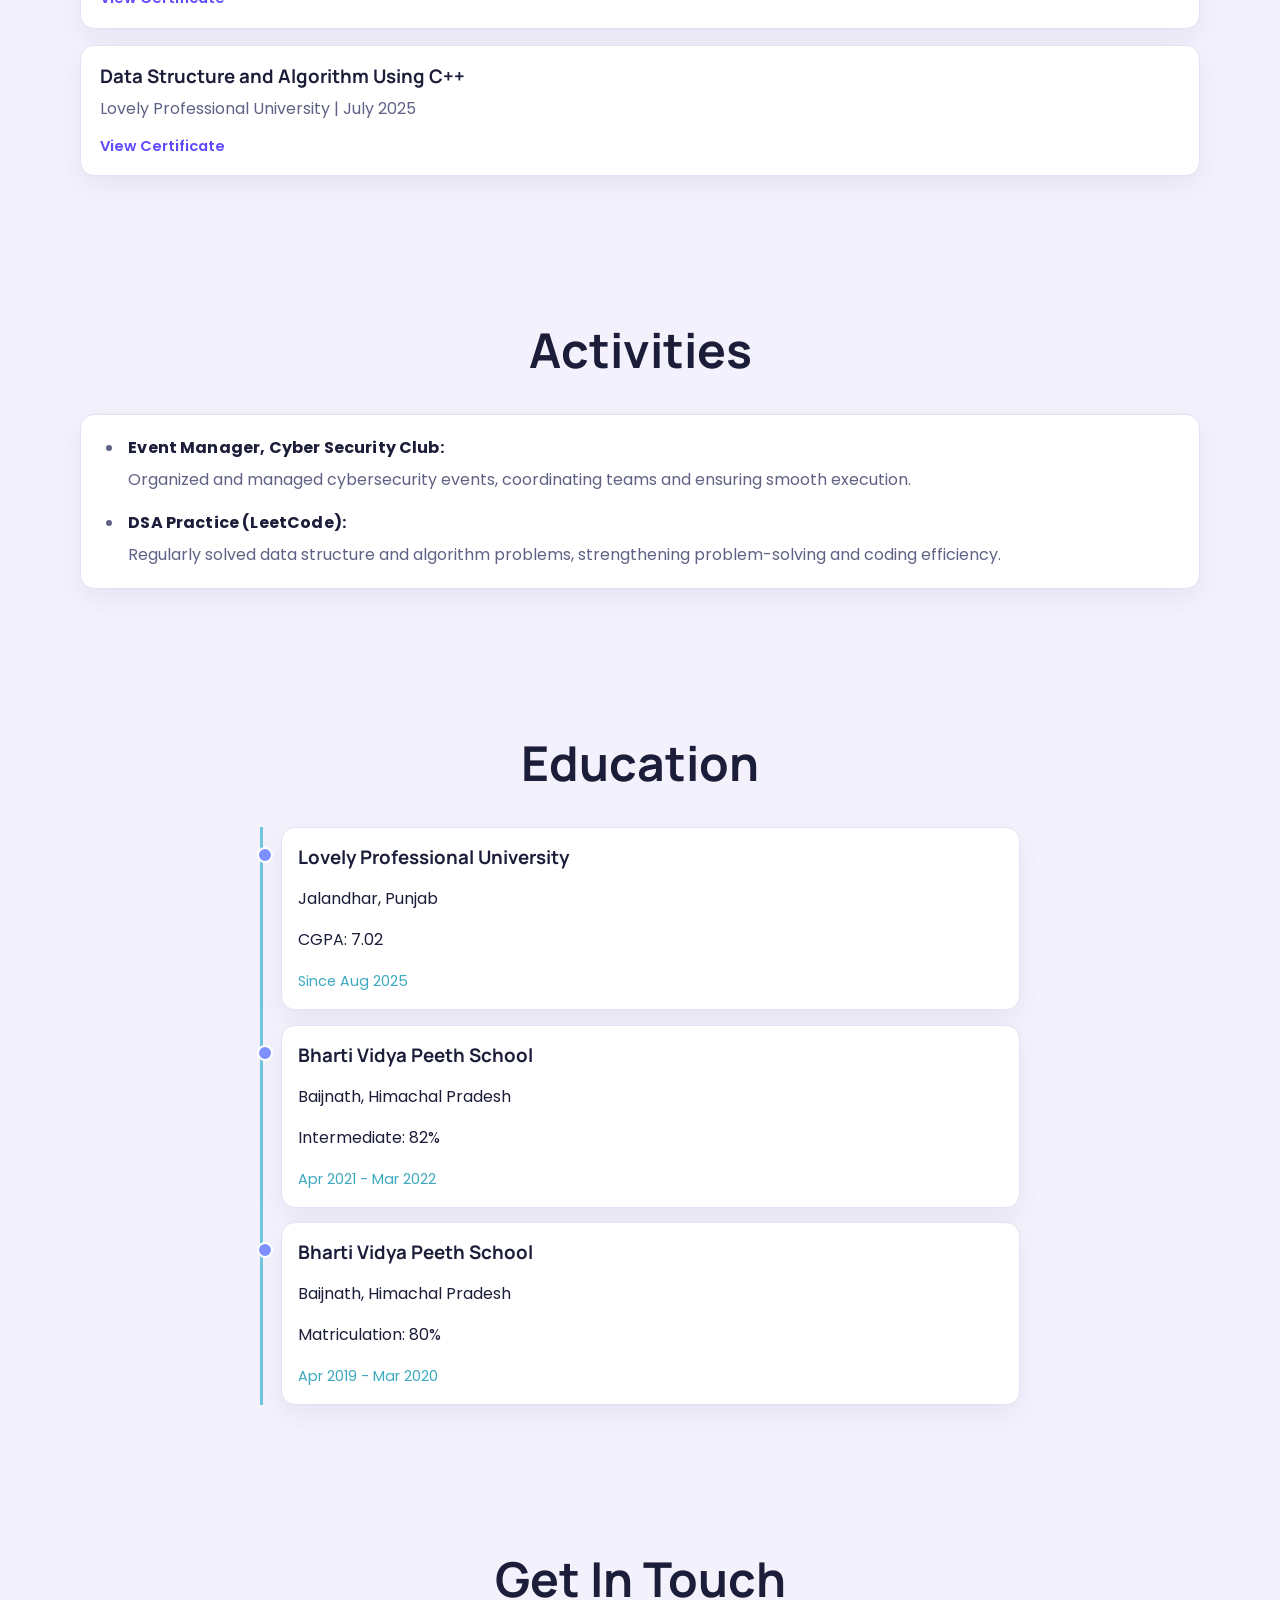
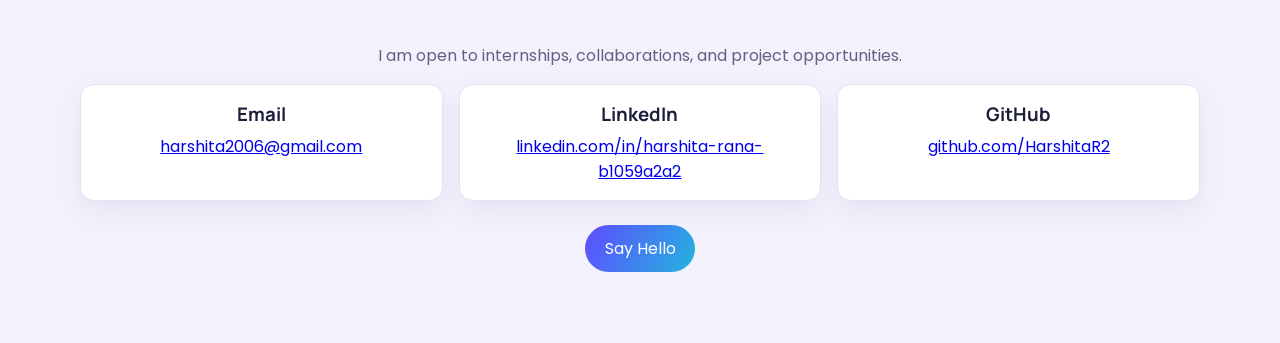
==== commit a6623d09: "Update stats to 2+, 5+, 7.02+, 58+" ====
--- a/index.html
+++ b/index.html
@@ -123,7 +123,7 @@
               <p>Certificates</p>
             </article>
             <article class="stat-card">
-              <h3>7.2</h3>
+              <h3>7.02+</h3>
               <p>CGPA</p>
             </article>
             <article class="stat-card">
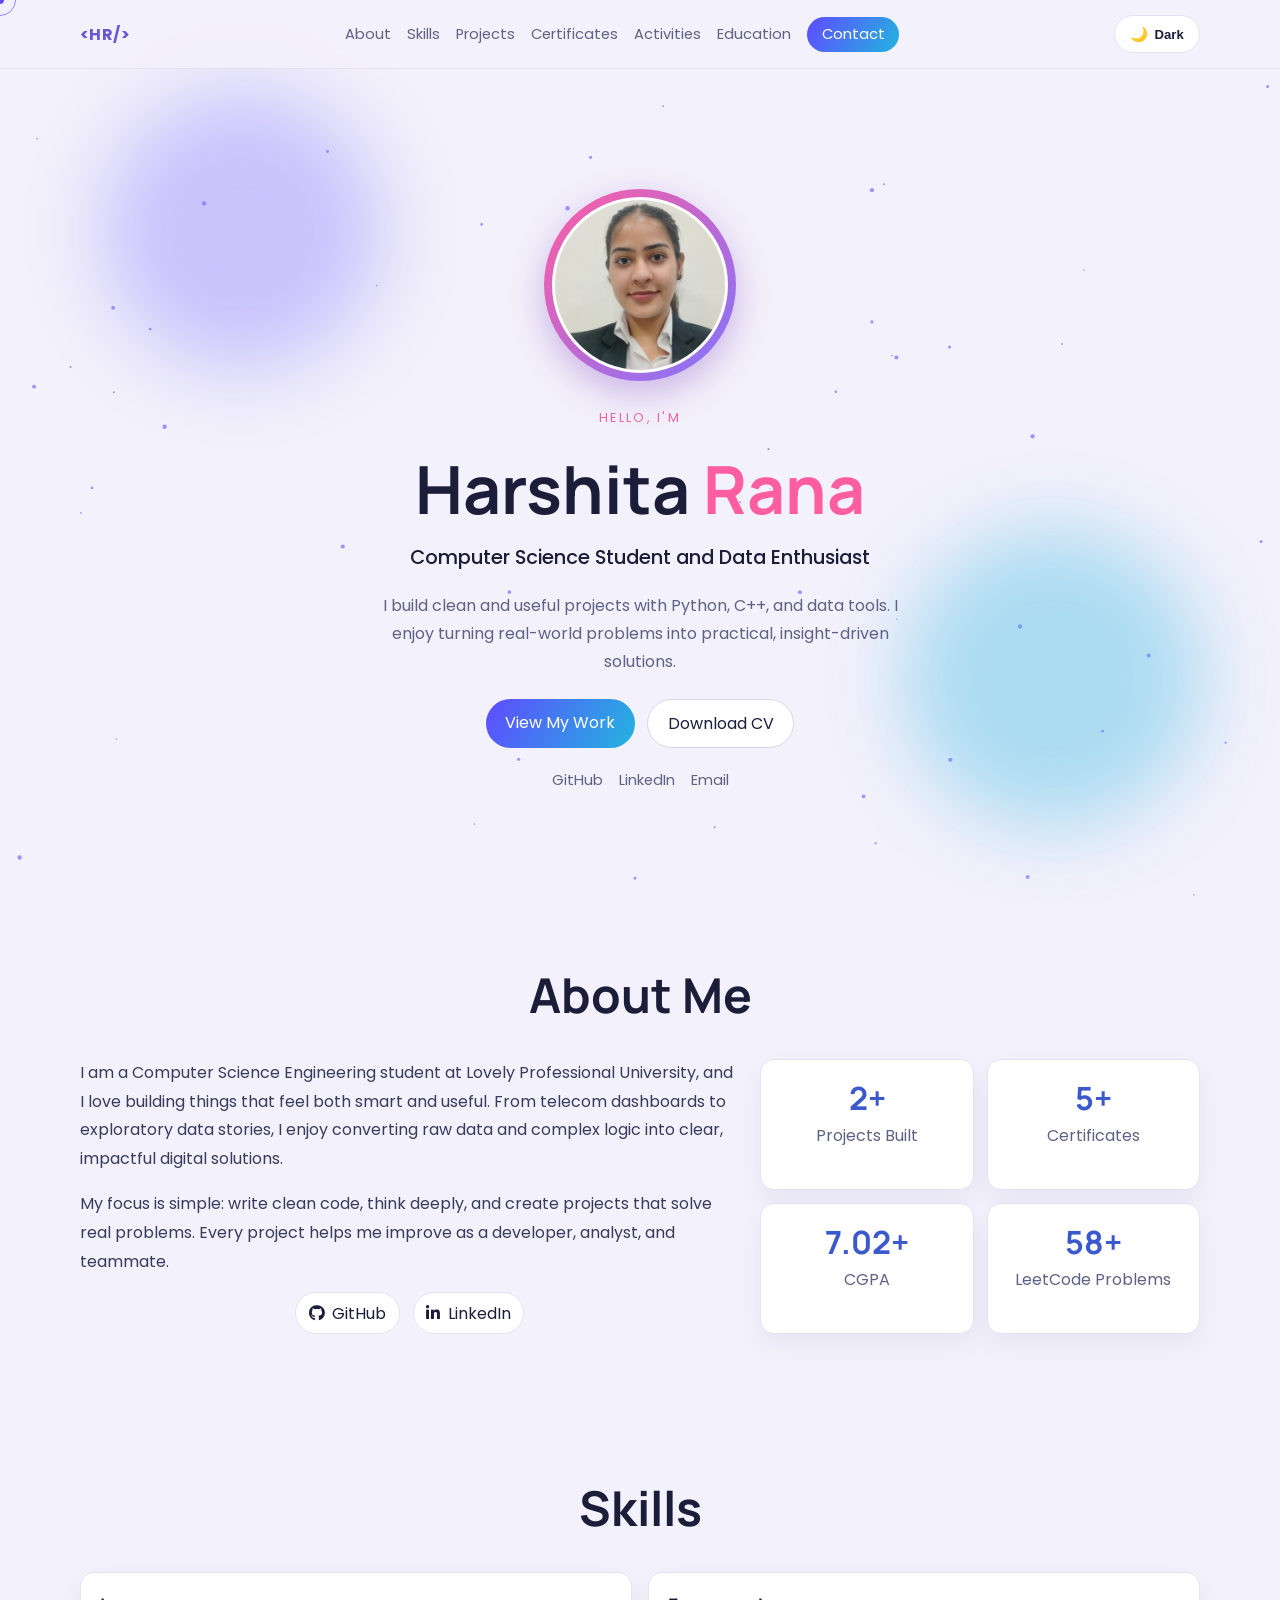
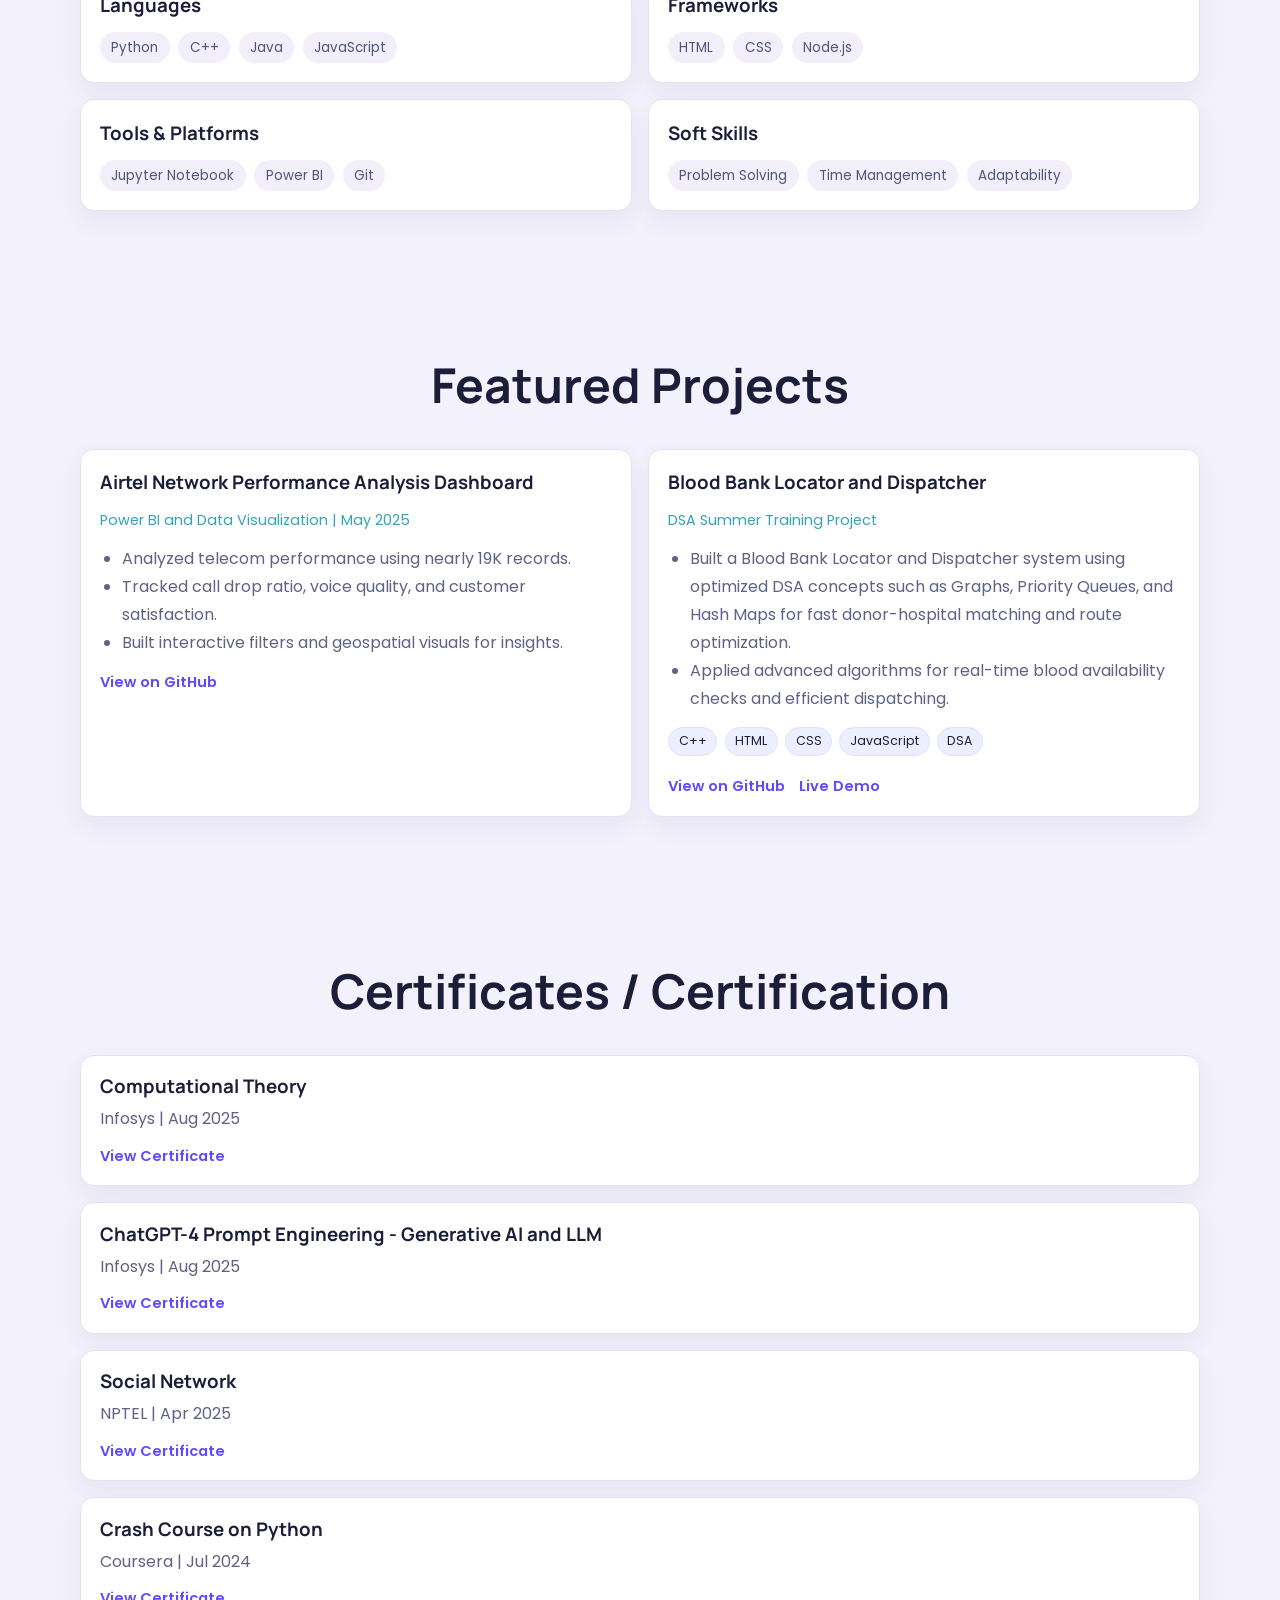
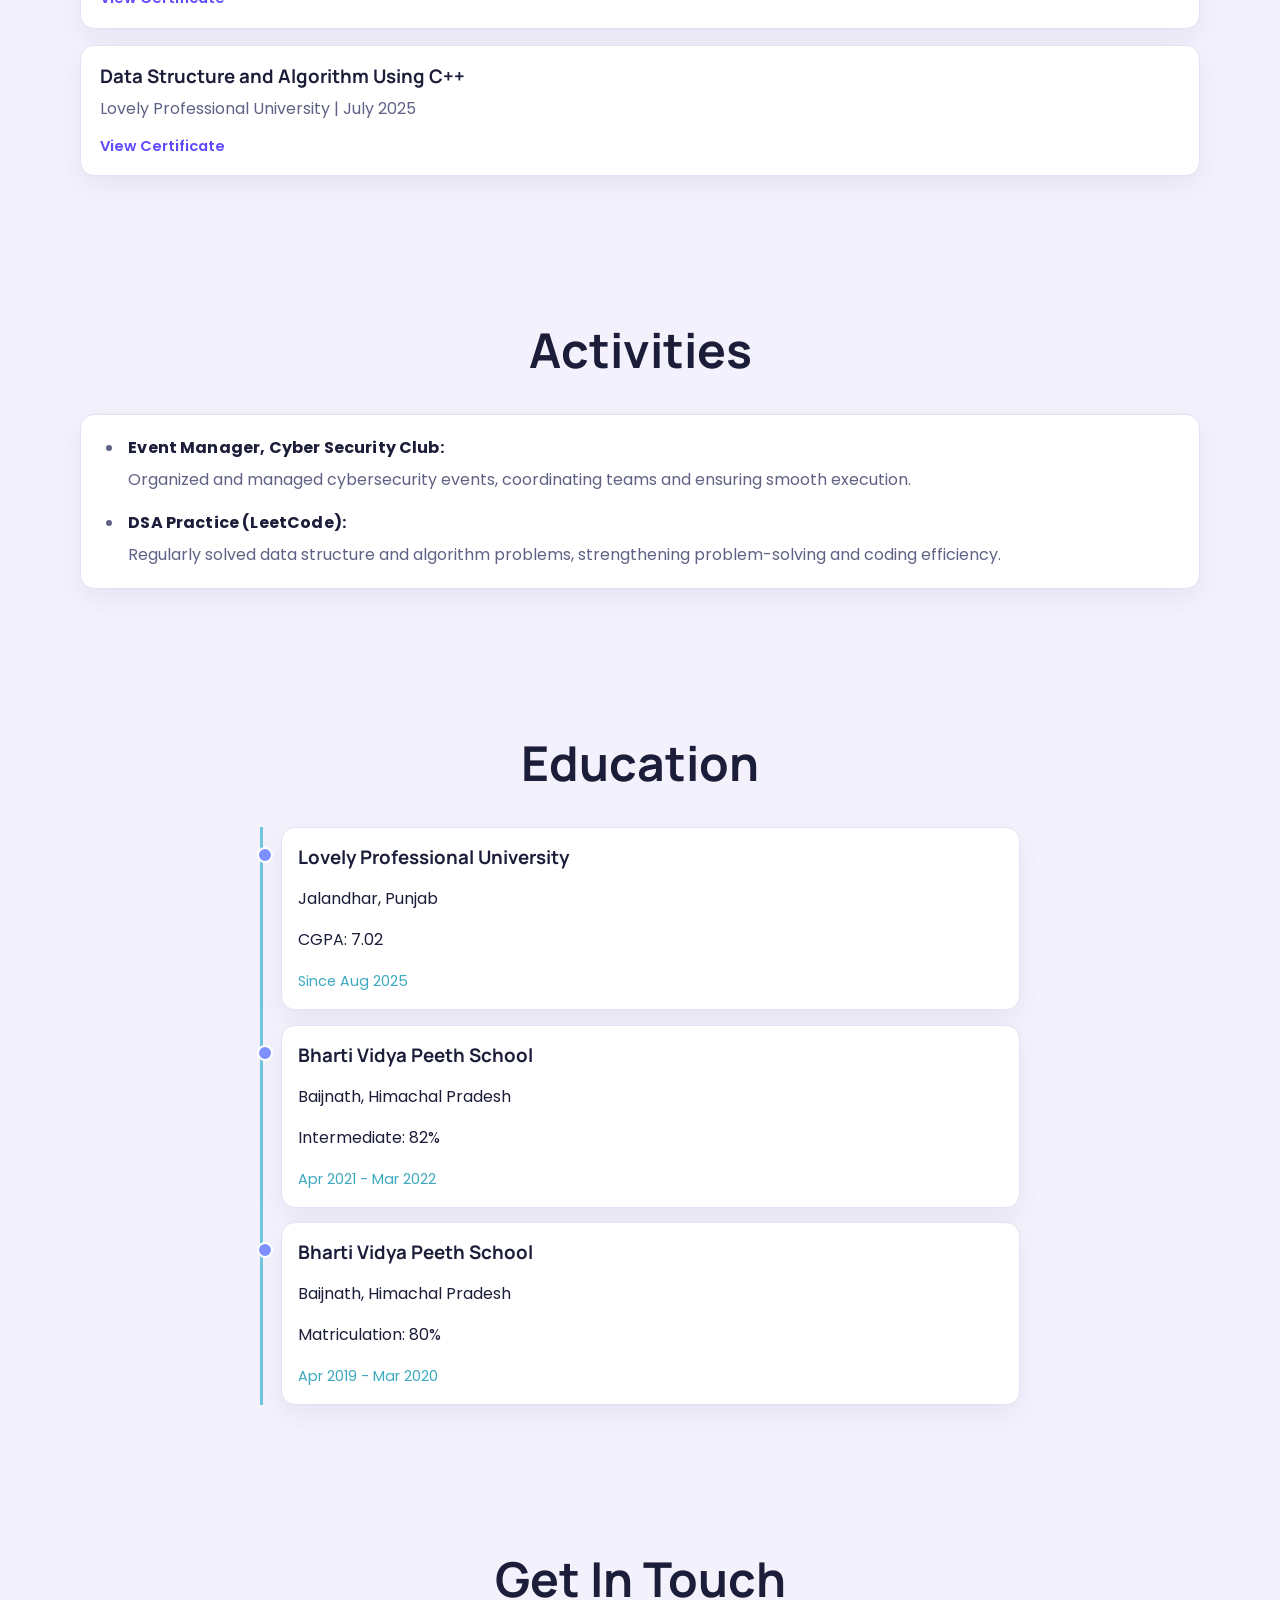
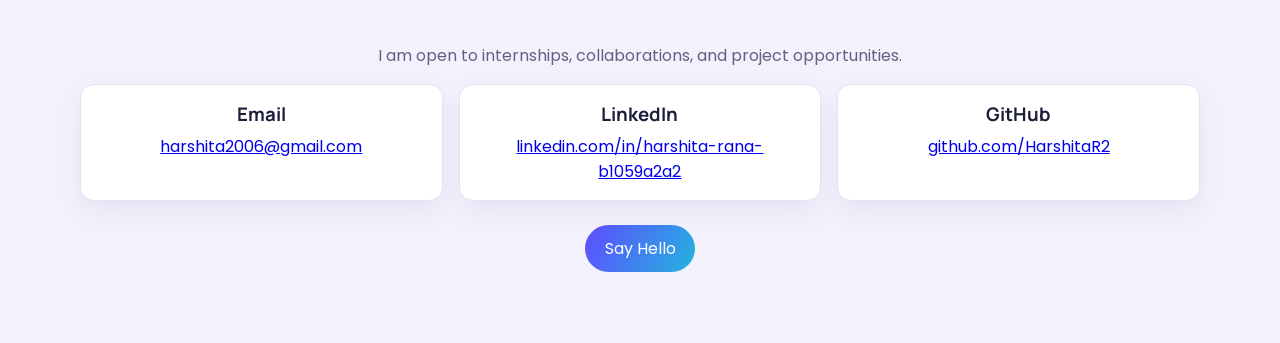
==== commit 7e061180: "Fix stat count animation with data-target and suffix" ====
--- a/index.html
+++ b/index.html
@@ -115,19 +115,19 @@
           </div>
           <div class="about-stats">
             <article class="stat-card">
-              <h3>2+</h3>
+              <h3 data-target="2" data-suffix="+">2+</h3>
               <p>Projects Built</p>
             </article>
             <article class="stat-card">
-              <h3>5+</h3>
+              <h3 data-target="5" data-suffix="+">5+</h3>
               <p>Certificates</p>
             </article>
             <article class="stat-card">
-              <h3>7.02+</h3>
+              <h3 data-target="7.02" data-suffix="+">7.02+</h3>
               <p>CGPA</p>
             </article>
             <article class="stat-card">
-              <h3>58+</h3>
+              <h3 data-target="58" data-suffix="+">58+</h3>
               <p>LeetCode Problems</p>
             </article>
           </div>
